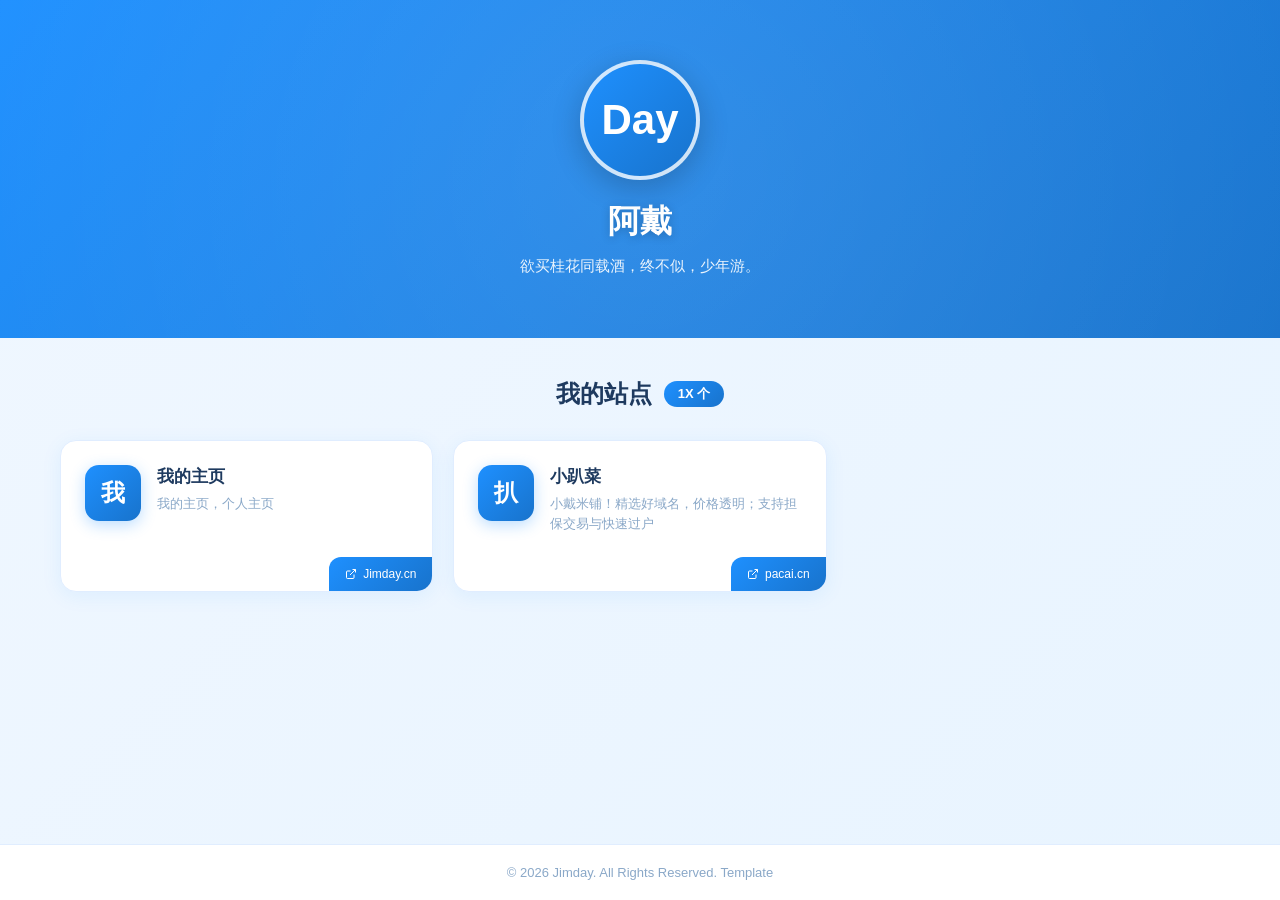
==== index.html @ ad312f9b "Update index.html" ====
<!DOCTYPE html>
<html lang="zh-CN">

<head>
  <meta charset="UTF-8">
  <meta name="viewport" content="width=device-width, initial-scale=1.0">
  <title>Jimday - 阿戴主页</title>
  <meta name="description" content="欲买桂花同载酒，终不似，少年游。">
  <link rel="stylesheet" type="text/css" href="assets/css/style.css"><!--主体CSS-->
</head>

<body>
  <div class="main-container">
    <!-- 顶部个人信息区 -->
    <div class="profile-section">
      <div class="profile-content">
        <div class="avatar-wrapper">
          <div class="avatar">
            Day </div>
        </div>
        <div class="profile-name">阿戴</div>
        <div class="profile-bio">欲买桂花同载酒，终不似，少年游。</div>
      </div>
    </div>

    <!-- 下方站点列表区 -->
    <div class="sites-section">
      <div class="sites-header">
        <h2 class="sites-title">我的站点</h2>
        <span class="sites-count">1X 个</span>
      </div>

      <div class="sites-grid">
        <a href="http://jimday.cn" target="_blank" class="site-card" style="animation-delay: 0s;">
          <div class="site-card-content">
            <div class="site-icon">
              我 </div>
            <div class="site-info">
              <div class="site-name">我的主页</div>
              <div class="site-desc">我的主页，个人主页</div>
            </div>
          </div>
          <div class="site-card-footer">
            <div class="site-url">
              <svg width="12" height="12" viewBox="0 0 24 24" fill="none" stroke="currentColor" stroke-width="2">
                <path d="M18 13v6a2 2 0 0 1-2 2H5a2 2 0 0 1-2-2V8a2 2 0 0 1 2-2h6"></path>
                <polyline points="15 3 21 3 21 9"></polyline>
                <line x1="10" y1="14" x2="21" y2="3"></line>
              </svg>
              Jimday.cn
            </div>
          </div>
        </a>
        <a href="https://www.pacai.cn/" target="_blank" class="site-card" style="animation-delay: 0.1s;">
          <div class="site-card-content">
            <div class="site-icon">
              扒 </div>
            <div class="site-info">
              <div class="site-name">小趴菜</div>
              <div class="site-desc">小戴米铺！精选好域名，价格透明；支持担保交易与快速过户</div>
            </div>
          </div>
          <div class="site-card-footer">
            <div class="site-url">
              <svg width="12" height="12" viewBox="0 0 24 24" fill="none" stroke="currentColor" stroke-width="2">
                <path d="M18 13v6a2 2 0 0 1-2 2H5a2 2 0 0 1-2-2V8a2 2 0 0 1 2-2h6"></path>
                <polyline points="15 3 21 3 21 9"></polyline>
                <line x1="10" y1="14" x2="21" y2="3"></line>
              </svg>
              pacai.cn
            </div>
          </div>
        </a>
		<!--
        <a href="http://zhuifan.ren" target="_blank" class="site-card" style="animation-delay: 0.2s;">
          <div class="site-card-content">
            <div class="site-icon">
              追 </div>
            <div class="site-info">
              <div class="site-name">追番人</div>
              <div class="site-desc">一个记录观看动漫的集数</div>
            </div>
          </div>
          <div class="site-card-footer">
            <div class="site-url">
              <svg width="12" height="12" viewBox="0 0 24 24" fill="none" stroke="currentColor" stroke-width="2">
                <path d="M18 13v6a2 2 0 0 1-2 2H5a2 2 0 0 1-2-2V8a2 2 0 0 1 2-2h6"></path>
                <polyline points="15 3 21 3 21 9"></polyline>
                <line x1="10" y1="14" x2="21" y2="3"></line>
              </svg>
              zhuifan.ren
            </div>
          </div>
        </a>
        <a href="http://shoumi.de" target="_blank" class="site-card" style="animation-delay: 0.3s;">
          <div class="site-card-content">
            <div class="site-icon">
              售 </div>
            <div class="site-info">
              <div class="site-name">售米的</div>
              <div class="site-desc">管理、展示、出售域名。</div>
            </div>
          </div>
          <div class="site-card-footer">
            <div class="site-url">
              <svg width="12" height="12" viewBox="0 0 24 24" fill="none" stroke="currentColor" stroke-width="2">
                <path d="M18 13v6a2 2 0 0 1-2 2H5a2 2 0 0 1-2-2V8a2 2 0 0 1 2-2h6"></path>
                <polyline points="15 3 21 3 21 9"></polyline>
                <line x1="10" y1="14" x2="21" y2="3"></line>
              </svg>
              shoumi.de
            </div>
          </div>
        </a>
        <a href="http://yunpan.ltd" target="_blank" class="site-card" style="animation-delay: 0.4s;">
          <div class="site-card-content">
            <div class="site-icon">
              个 </div>
            <div class="site-info">
              <div class="site-name">个人云盘系统</div>
              <div class="site-desc">一个开源云盘系统</div>
            </div>
          </div>
          <div class="site-card-footer">
            <div class="site-url">
              <svg width="12" height="12" viewBox="0 0 24 24" fill="none" stroke="currentColor" stroke-width="2">
                <path d="M18 13v6a2 2 0 0 1-2 2H5a2 2 0 0 1-2-2V8a2 2 0 0 1 2-2h6"></path>
                <polyline points="15 3 21 3 21 9"></polyline>
                <line x1="10" y1="14" x2="21" y2="3"></line>
              </svg>
              yunpan.ltd
            </div>
          </div>
        </a>
        <a href="http://cwho.cn" target="_blank" class="site-card" style="animation-delay: 0.5s;">
          <div class="site-card-content">
            <div class="site-icon">
              查 </div>
            <div class="site-info">
              <div class="site-name">查whois</div>
              <div class="site-desc">查询域名whois</div>
            </div>
          </div>
          <div class="site-card-footer">
            <div class="site-url">
              <svg width="12" height="12" viewBox="0 0 24 24" fill="none" stroke="currentColor" stroke-width="2">
                <path d="M18 13v6a2 2 0 0 1-2 2H5a2 2 0 0 1-2-2V8a2 2 0 0 1 2-2h6"></path>
                <polyline points="15 3 21 3 21 9"></polyline>
                <line x1="10" y1="14" x2="21" y2="3"></line>
              </svg>
              cwho.cn
            </div>
          </div>
        </a>
        <a href="http://blog.nx.cn" target="_blank" class="site-card" style="animation-delay: 0.6s;">
          <div class="site-card-content">
            <div class="site-icon">
              逆 </div>
            <div class="site-info">
              <div class="site-name">逆袭博客</div>
              <div class="site-desc">我的个人博客</div>
            </div>
          </div>
          <div class="site-card-footer">
            <div class="site-url">
              <svg width="12" height="12" viewBox="0 0 24 24" fill="none" stroke="currentColor" stroke-width="2">
                <path d="M18 13v6a2 2 0 0 1-2 2H5a2 2 0 0 1-2-2V8a2 2 0 0 1 2-2h6"></path>
                <polyline points="15 3 21 3 21 9"></polyline>
                <line x1="10" y1="14" x2="21" y2="3"></line>
              </svg>
              blog.nx.cn
            </div>
          </div>
        </a>
        <a href="http://jiese.me" target="_blank" class="site-card" style="animation-delay: 0.7s;">
          <div class="site-card-content">
            <div class="site-icon">
              戒 </div>
            <div class="site-info">
              <div class="site-name">戒色么</div>
              <div class="site-desc">一个戒色打卡记录网</div>
            </div>
          </div>
          <div class="site-card-footer">
            <div class="site-url">
              <svg width="12" height="12" viewBox="0 0 24 24" fill="none" stroke="currentColor" stroke-width="2">
                <path d="M18 13v6a2 2 0 0 1-2 2H5a2 2 0 0 1-2-2V8a2 2 0 0 1 2-2h6"></path>
                <polyline points="15 3 21 3 21 9"></polyline>
                <line x1="10" y1="14" x2="21" y2="3"></line>
              </svg>
              jiese.me
            </div>
          </div>
        </a>
        <a href="http://www.gmbzw.com/" target="_blank" class="site-card" style="animation-delay: 0.8s;">
          <div class="site-card-content">
            <div class="site-icon">
              国 </div>
            <div class="site-info">
              <div class="site-name">国漫壁纸网</div>
              <div class="site-desc">国漫Ai绘画国漫女神壁纸动漫壁纸免费下载</div>
            </div>
          </div>
          <div class="site-card-footer">
            <div class="site-url">
              <svg width="12" height="12" viewBox="0 0 24 24" fill="none" stroke="currentColor" stroke-width="2">
                <path d="M18 13v6a2 2 0 0 1-2 2H5a2 2 0 0 1-2-2V8a2 2 0 0 1 2-2h6"></path>
                <polyline points="15 3 21 3 21 9"></polyline>
                <line x1="10" y1="14" x2="21" y2="3"></line>
              </svg>
              www.gmbzw.com
            </div>
          </div>
        </a>
        <a href="http://host.hk.cn/" target="_blank" class="site-card" style="animation-delay: 0.9s;">
          <div class="site-card-content">
            <div class="site-icon">
              香 </div>
            <div class="site-info">
              <div class="site-name">香港主机</div>
              <div class="site-desc">20元永久网站主机</div>
            </div>
          </div>
          <div class="site-card-footer">
            <div class="site-url">
              <svg width="12" height="12" viewBox="0 0 24 24" fill="none" stroke="currentColor" stroke-width="2">
                <path d="M18 13v6a2 2 0 0 1-2 2H5a2 2 0 0 1-2-2V8a2 2 0 0 1 2-2h6"></path>
                <polyline points="15 3 21 3 21 9"></polyline>
                <line x1="10" y1="14" x2="21" y2="3"></line>
              </svg>
              host.hk.cn
            </div>
          </div>
        </a>-->
      </div>
    </div>

	<!-- 底部版权栏 -->
	<footer class="footer">
		<div class="footer-content">
			<p>&copy; 2026 Jimday. All Rights Reserved. <a href="http://caonb.cn/"  target="_blank" style="text-decoration: none;color: inherit;">Template</a></p>
		</div>
	</footer>
  </div>

	<!-- 灵动岛弹窗 -->
	<link rel="stylesheet" type="text/css" href="assets/css/dynamic-island.css">

	<div class="dynamic-island-container">
		<div class="dynamic-island" id="dynamicIsland">
			<div class="dynamic-island-icon">
			<svg width="16" height="16" viewBox="0 0 24 24" fill="none" stroke="currentColor" stroke-width="3" id="dynamicIslandIconSvg">
				<polyline points="20 6 9 17 4 12"></polyline>
			</svg>
			</div>
				<div class="dynamic-island-text" id="dynamicIslandText"></div>
			<div class="dynamic-island-progress">
				<div class="dynamic-island-progress-bar" id="dynamicIslandProgress"></div>
			</div>
		</div>
	</div>

	<script src="assets/js/DynamicIslandTimer.js"></script><!--灵动岛计时器-->

	<link rel="stylesheet" type="text/css" href="assets/css/dynamic-island-style.css"><!--灵动岛style-->
	
	<script src="assets/js/DynamicIslandText.js"></script><!--灵动岛文字-->
</body>

</html>
---- assets/css/style.css ----
* {
  margin: 0;
  padding: 0;
  box-sizing: border-box;
}

body {
  font-family: "Microsoft YaHei", -apple-system, BlinkMacSystemFont, "Segoe UI", Roboto, "Helvetica Neue", Arial, sans-serif;
  background: linear-gradient(135deg, #f0f7ff 0%, #e8f4ff 100%);
  min-height: 100vh;
  color: #333;
}

/* 主容器 - 上下布局 */
.main-container {
  min-height: 100vh;
  display: flex;
  flex-direction: column;
}

/* 顶部个人信息区 */
.profile-section {
  background: linear-gradient(135deg, #1e90ff 0%, #1873cc 100%);
  padding: 60px 20px;
  text-align: center;
  position: relative;
  overflow: hidden;
}

.profile-section::before {
  content: '';
  position: absolute;
  top: -50%;
  left: -50%;
  width: 200%;
  height: 200%;
  background: radial-gradient(circle, rgba(255, 255, 255, 0.1) 0%, transparent 60%);
  animation: pulse 4s ease-in-out infinite;
}

@keyframes pulse {

  0%,
  100% {
    transform: scale(1);
    opacity: 0.5;
  }

  50% {
    transform: scale(1.1);
    opacity: 0.8;
  }
}

.profile-content {
  position: relative;
  z-index: 1;
  max-width: 600px;
  margin: 0 auto;
}

.avatar-wrapper {
  width: 120px;
  height: 120px;
  margin: 0 auto 20px;
  position: relative;
}

.avatar {
  width: 100%;
  height: 100%;
  border-radius: 50%;
  object-fit: cover;
  border: 4px solid rgba(255, 255, 255, 0.8);
  box-shadow: 0 8px 30px rgba(0, 0, 0, 0.2);
  background: linear-gradient(135deg, #1e90ff 0%, #1873cc 100%);
  display: flex;
  align-items: center;
  justify-content: center;
  color: white;
  font-size: 42px;
  font-weight: bold;
  transition: transform 0.3s ease;
}

.avatar:hover {
  transform: scale(1.05);
}

.avatar img {
  width: 100%;
  height: 100%;
  border-radius: 50%;
  object-fit: cover;
}

.profile-name {
  font-size: 32px;
  font-weight: 700;
  color: white;
  margin-bottom: 10px;
  text-shadow: 0 2px 10px rgba(0, 0, 0, 0.2);
}

.profile-bio {
  font-size: 15px;
  color: rgba(255, 255, 255, 0.9);
  line-height: 1.6;
  max-width: 400px;
  margin: 0 auto;
}

/* 下方站点列表区 */
.sites-section {
  flex: 1;
  padding: 40px 20px;
  max-width: 1200px;
  margin: 0 auto;
  width: 100%;
  animation: fadeInUp 0.6s ease;
}

@keyframes fadeInUp {
  from {
    opacity: 0;
    transform: translateY(30px);
  }

  to {
    opacity: 1;
    transform: translateY(0);
  }
}

.sites-header {
  display: flex;
  align-items: center;
  justify-content: center;
  gap: 12px;
  margin-bottom: 30px;
}

.sites-title {
  font-size: 24px;
  font-weight: 700;
  color: #1e3a5f;
}

.sites-count {
  background: linear-gradient(135deg, #1e90ff 0%, #1873cc 100%);
  color: white;
  padding: 4px 14px;
  border-radius: 20px;
  font-size: 13px;
  font-weight: 600;
}

.sites-grid {
  display: grid;
  grid-template-columns: repeat(auto-fill, minmax(300px, 1fr));
  gap: 20px;
}

.site-card {
  background: white;
  border-radius: 16px;
  box-shadow: 0 4px 20px rgba(30, 144, 255, 0.08);
  border: 1px solid #e0edff;
  text-decoration: none;
  color: inherit;
  transition: all 0.3s ease;
  animation: fadeInUp 0.5s ease;
  animation-fill-mode: backwards;
  display: flex;
  flex-direction: column;
  overflow: hidden;
}

.site-card::before {
  content: '';
  position: absolute;
  top: 0;
  left: 0;
  right: 0;
  height: 3px;
  background: linear-gradient(90deg, #1e90ff, #00d4ff, #1e90ff);
  background-size: 200% 100%;
  opacity: 0;
  transition: opacity 0.3s ease;
}

.site-card:hover {
  transform: translateY(-8px);
  box-shadow: 0 16px 40px rgba(30, 144, 255, 0.15);
  border-color: #1e90ff;
}

.site-card:hover::before {
  opacity: 1;
  animation: shimmer 2s linear infinite;
}

@keyframes shimmer {
  0% {
    background-position: -200% 0;
  }

  100% {
    background-position: 200% 0;
  }
}

.site-card-content {
  display: flex;
  align-items: flex-start;
  gap: 16px;
  padding: 24px;
  flex: 1;
}

.site-card-footer {
  display: flex;
  justify-content: flex-end;
  padding: 0;
  margin-top: auto;
}

.site-icon {
  width: 56px;
  height: 56px;
  background: linear-gradient(135deg, #1e90ff 0%, #1873cc 100%);
  border-radius: 14px;
  display: flex;
  align-items: center;
  justify-content: center;
  color: white;
  font-size: 24px;
  font-weight: bold;
  flex-shrink: 0;
  box-shadow: 0 4px 15px rgba(30, 144, 255, 0.3);
}

.site-icon img {
  width: 100%;
  height: 100%;
  border-radius: 14px;
  object-fit: cover;
}

.site-info {
  flex: 1;
  min-width: 0;
}

.site-name {
  font-size: 17px;
  font-weight: 600;
  color: #1e3a5f;
  margin-bottom: 6px;
  white-space: nowrap;
  overflow: hidden;
  text-overflow: ellipsis;
}

.site-desc {
  font-size: 13px;
  color: #8aa8c8;
  line-height: 1.5;
  display: -webkit-box;
  -webkit-line-clamp: 2;
  -webkit-box-orient: vertical;
  overflow: hidden;
}

.site-url {
  font-size: 12px;
  color: white;
  background: linear-gradient(135deg, #1e90ff 0%, #1873cc 100%);
  display: inline-flex;
  align-items: center;
  gap: 6px;
  padding: 10px 16px;
  border-radius: 12px 0 12px 0;
}

/* 空状态 */
.empty-state {
  text-align: center;
  padding: 80px 20px;
  background: white;
  border-radius: 16px;
  border: 1px solid #e0edff;
}

.empty-icon {
  width: 90px;
  height: 90px;
  background: linear-gradient(135deg, #f0f7ff 0%, #e8f4ff 100%);
  border-radius: 50%;
  display: flex;
  align-items: center;
  justify-content: center;
  margin: 0 auto 24px;
  font-size: 36px;
}

.empty-text {
  color: #8aa8c8;
  font-size: 15px;
}

/* 底部版权栏 */
.footer {
  background: white;
  border-top: 1px solid #e0edff;
  padding: 20px;
  text-align: center;
}

.footer-content {
  max-width: 1200px;
  margin: 0 auto;
}

.footer p {
  color: #8aa8c8;
  font-size: 13px;
  margin: 0;
}

/* 平板端适配 */
@media (max-width: 768px) {
  .profile-section {
    padding: 40px 20px;
  }

  .avatar-wrapper {
    width: 100px;
    height: 100px;
  }

  .avatar {
    font-size: 36px;
  }

  .profile-name {
    font-size: 26px;
  }

  .sites-section {
    padding: 30px 15px;
  }

  .sites-grid {
    grid-template-columns: repeat(auto-fill, minmax(250px, 1fr));
    gap: 15px;
  }
}

/* 手机端适配 */
@media (max-width: 480px) {
  .profile-section {
    padding: 35px 15px;
  }

  .avatar-wrapper {
    width: 90px;
    height: 90px;
  }

  .avatar {
    font-size: 32px;
    border-width: 3px;
  }

  .profile-name {
    font-size: 22px;
  }

  .profile-bio {
    font-size: 14px;
  }

  .admin-link {
    padding: 10px 22px;
    font-size: 13px;
  }

  .sites-section {
    padding: 25px 15px;
  }

  .sites-header {
    margin-bottom: 20px;
  }

  .sites-title {
    font-size: 20px;
  }

  .sites-grid {
    grid-template-columns: 1fr;
    gap: 12px;
  }

  .site-card-content {
    padding: 18px;
    gap: 14px;
  }

  .site-card-footer {
    padding: 0;
  }

  .site-icon {
    width: 50px;
    height: 50px;
    font-size: 20px;
  }

  .site-name {
    font-size: 15px;
  }
}
---- assets/css/dynamic-island.css ----
/* 灵动岛容器 */
.dynamic-island-container {
	position: fixed;
	top: 20px;
	left: 50%;
	transform: translateX(-50%);
	z-index: 10000;
	pointer-events: none;
}

/* 灵动岛主体 */
.dynamic-island {
	background: #000;
	border-radius: 30px;
	padding: 12px 24px;
	display: flex;
	align-items: center;
	gap: 12px;
	min-width: 200px;
	max-width: 400px;
	box-shadow: 0 8px 32px rgba(0, 0, 0, 0.3);
	transform: scale(0);
	opacity: 0;
	transition: all 0.4s cubic-bezier(0.34, 1.56, 0.64, 1);
	pointer-events: auto;
}

.dynamic-island.show {
	transform: scale(1);
	opacity: 1;
}

.dynamic-island.hide {
	transform: scale(0);
	opacity: 0;
}

/* 图标 */
.dynamic-island-icon {
	width: 28px;
	height: 28px;
	border-radius: 50%;
	display: flex;
	align-items: center;
	justify-content: center;
	flex-shrink: 0;
	font-size: 14px;
}

.dynamic-island.success .dynamic-island-icon {
	background: linear-gradient(135deg, #10b981 0%, #059669 100%);
}

.dynamic-island.error .dynamic-island-icon {
	background: linear-gradient(135deg, #ef4444 0%, #dc2626 100%);
}

.dynamic-island.info .dynamic-island-icon {
	background: linear-gradient(135deg, #3b82f6 0%, #2563eb 100%);
}

/* 文字 */
.dynamic-island-text {
	color: #fff;
	font-size: 14px;
	font-weight: 500;
	line-height: 1.4;
	flex: 1;
}

/* 进度条 */
.dynamic-island-progress {
	position: absolute;
	bottom: 0;
	left: 15px;
	right: 15px;
	height: 3px;
	background: rgba(255, 255, 255, 0.2);
	border-radius: 3px;
	overflow: hidden;
}

.dynamic-island-progress-bar {
	height: 100%;
	background: rgba(255, 255, 255, 0.8);
	border-radius: 3px;
	animation: progress 3s linear forwards;
}

@keyframes progress {
	from {
		width: 100%;
	}

	to {
		width: 0%;
	}
}

/* 响应式 */
@media (max-width: 480px) {
	.dynamic-island {
		min-width: 280px;
		max-width: calc(100vw - 40px);
		padding: 10px 20px;
	}
}
---- assets/css/dynamic-island-style.css ----
.dynamic-island {
	background: linear-gradient(135deg, #3a4d60 0%, #2c4a6e 100%);
	box-shadow: 0 8px 32px rgba(0, 0, 0, 0.3);
}

.dynamic-island-icon {
	display: none;
}

.dynamic-island-text {
	text-align: center;
	width: 100%;
}

.dynamic-island-progress {
	background: rgba(30, 144, 255, 0.3);
}

.dynamic-island-progress-bar {
	background: #1e90ff;
}
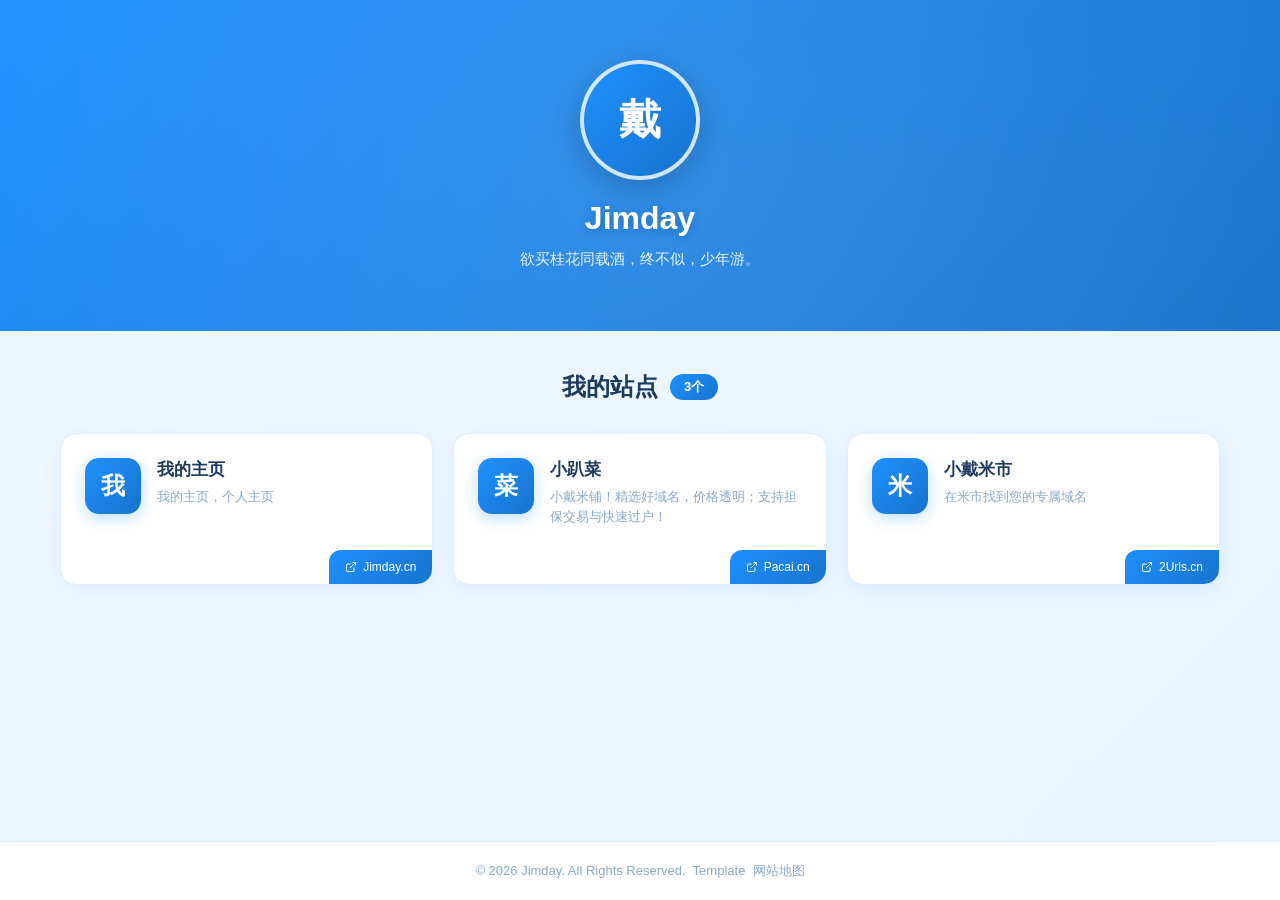
==== commit 27868b15: "Update index.html" ====
--- a/index.html
+++ b/index.html
@@ -2,11 +2,13 @@
 <html lang="zh-CN">
 
 <head>
-  <meta charset="UTF-8">
-  <meta name="viewport" content="width=device-width, initial-scale=1.0">
-  <title>Jimday - 阿戴主页</title>
-  <meta name="description" content="欲买桂花同载酒，终不似，少年游。">
-  <link rel="stylesheet" type="text/css" href="assets/css/style.css"><!--主体CSS-->
+	<meta charset="UTF-8">
+	<meta name="viewport" content="width=device-width, initial-scale=1.0">
+	<title>Jimday - 阿戴主页</title>
+	<meta name="description" content="欲买桂花同载酒，终不似，少年游。">
+	<link rel="stylesheet" type="text/css" href="assets/css/style.css"><!--主体CSS-->
+	<script src="assets/js/translate.js"></script>
+	<script src="assets/js/translate-fine-tuning.js"></script><!--translate.js settings-->
 </head>
 
 <body>
@@ -16,9 +18,9 @@
       <div class="profile-content">
         <div class="avatar-wrapper">
           <div class="avatar">
-            Day </div>
+            戴 </div>
         </div>
-        <div class="profile-name">阿戴</div>
+        <div class="profile-name">Jimday</div>
         <div class="profile-bio">欲买桂花同载酒，终不似，少年游。</div>
       </div>
     </div>
@@ -27,14 +29,14 @@
     <div class="sites-section">
       <div class="sites-header">
         <h2 class="sites-title">我的站点</h2>
-        <span class="sites-count">1X 个</span>
+        <span class="sites-count">3个</span>
       </div>
 
       <div class="sites-grid">
-        <a href="http://jimday.cn" target="_blank" class="site-card" style="animation-delay: 0s;">
-          <div class="site-card-content">
-            <div class="site-icon">
-              我 </div>
+        <a href="https://jimday.cn" target="_blank" class="site-card" style="animation-delay: 0s;">
+          <div class="site-card-content">
+            <div class="site-icon">
+              我</div>
             <div class="site-info">
               <div class="site-name">我的主页</div>
               <div class="site-desc">我的主页，个人主页</div>
@@ -51,47 +53,47 @@
             </div>
           </div>
         </a>
-        <a href="https://www.pacai.cn/" target="_blank" class="site-card" style="animation-delay: 0.1s;">
-          <div class="site-card-content">
-            <div class="site-icon">
-              扒 </div>
+        <a href="https://www.pacai.cn" target="_blank" class="site-card" style="animation-delay: 0.1s;">
+          <div class="site-card-content">
+            <div class="site-icon">
+              菜</div>
             <div class="site-info">
               <div class="site-name">小趴菜</div>
-              <div class="site-desc">小戴米铺！精选好域名，价格透明；支持担保交易与快速过户</div>
-            </div>
-          </div>
-          <div class="site-card-footer">
-            <div class="site-url">
-              <svg width="12" height="12" viewBox="0 0 24 24" fill="none" stroke="currentColor" stroke-width="2">
-                <path d="M18 13v6a2 2 0 0 1-2 2H5a2 2 0 0 1-2-2V8a2 2 0 0 1 2-2h6"></path>
-                <polyline points="15 3 21 3 21 9"></polyline>
-                <line x1="10" y1="14" x2="21" y2="3"></line>
-              </svg>
-              pacai.cn
+              <div class="site-desc">小戴米铺！精选好域名，价格透明；支持担保交易与快速过户！</div>
+            </div>
+          </div>
+          <div class="site-card-footer">
+            <div class="site-url">
+              <svg width="12" height="12" viewBox="0 0 24 24" fill="none" stroke="currentColor" stroke-width="2">
+                <path d="M18 13v6a2 2 0 0 1-2 2H5a2 2 0 0 1-2-2V8a2 2 0 0 1 2-2h6"></path>
+                <polyline points="15 3 21 3 21 9"></polyline>
+                <line x1="10" y1="14" x2="21" y2="3"></line>
+              </svg>
+              Pacai.cn
+            </div>
+          </div>
+        </a>
+        <a href="http://www.2urls.cn" target="_blank" class="site-card" style="animation-delay: 0.2s;">
+          <div class="site-card-content">
+            <div class="site-icon">
+              米</div>
+            <div class="site-info">
+              <div class="site-name">小戴米市</div>
+              <div class="site-desc">在米市找到您的专属域名</div>
+            </div>
+          </div>
+          <div class="site-card-footer">
+            <div class="site-url">
+              <svg width="12" height="12" viewBox="0 0 24 24" fill="none" stroke="currentColor" stroke-width="2">
+                <path d="M18 13v6a2 2 0 0 1-2 2H5a2 2 0 0 1-2-2V8a2 2 0 0 1 2-2h6"></path>
+                <polyline points="15 3 21 3 21 9"></polyline>
+                <line x1="10" y1="14" x2="21" y2="3"></line>
+              </svg>
+              2Urls.cn
             </div>
           </div>
         </a>
 		<!--
-        <a href="http://zhuifan.ren" target="_blank" class="site-card" style="animation-delay: 0.2s;">
-          <div class="site-card-content">
-            <div class="site-icon">
-              追 </div>
-            <div class="site-info">
-              <div class="site-name">追番人</div>
-              <div class="site-desc">一个记录观看动漫的集数</div>
-            </div>
-          </div>
-          <div class="site-card-footer">
-            <div class="site-url">
-              <svg width="12" height="12" viewBox="0 0 24 24" fill="none" stroke="currentColor" stroke-width="2">
-                <path d="M18 13v6a2 2 0 0 1-2 2H5a2 2 0 0 1-2-2V8a2 2 0 0 1 2-2h6"></path>
-                <polyline points="15 3 21 3 21 9"></polyline>
-                <line x1="10" y1="14" x2="21" y2="3"></line>
-              </svg>
-              zhuifan.ren
-            </div>
-          </div>
-        </a>
         <a href="http://shoumi.de" target="_blank" class="site-card" style="animation-delay: 0.3s;">
           <div class="site-card-content">
             <div class="site-icon">
@@ -235,13 +237,16 @@
       </div>
     </div>
 
-	<!-- 底部版权栏 -->
-	<footer class="footer">
-		<div class="footer-content">
-			<p>&copy; 2026 Jimday. All Rights Reserved. <a href="http://caonb.cn/"  target="_blank" style="text-decoration: none;color: inherit;">Template</a></p>
-		</div>
-	</footer>
-  </div>
+		<!-- 底部版权栏 -->
+		<footer class="footer">
+			<div class="footer-content">
+				<p>&copy; <script>document.write(new Date().getFullYear());</script> Jimday. All Rights Reserved.&nbsp;
+					<a href="http://caonb.cn/"  target="_blank" style="text-decoration: none;color: inherit;">Template</a>&nbsp;
+					<a href="sitemap.xml"  target="_blank" style="text-decoration: none;color: inherit;">网站地图</a>
+				</p>
+			</div>
+		</footer>
+	</div>
 
 	<!-- 灵动岛弹窗 -->
 	<link rel="stylesheet" type="text/css" href="assets/css/dynamic-island.css">
@@ -265,6 +270,10 @@
 	<link rel="stylesheet" type="text/css" href="assets/css/dynamic-island-style.css"><!--灵动岛style-->
 	
 	<script src="assets/js/DynamicIslandText.js"></script><!--灵动岛文字-->
+
 </body>
-
+	<script><!--translate.zvo.cn-->
+		translate.execute(); //dom加载完后，进行translate.js 触发翻译的执行
+		translate.isTranslateExecute('english'); //当前是否已进行了翻译处理
+	</script>
 </html>
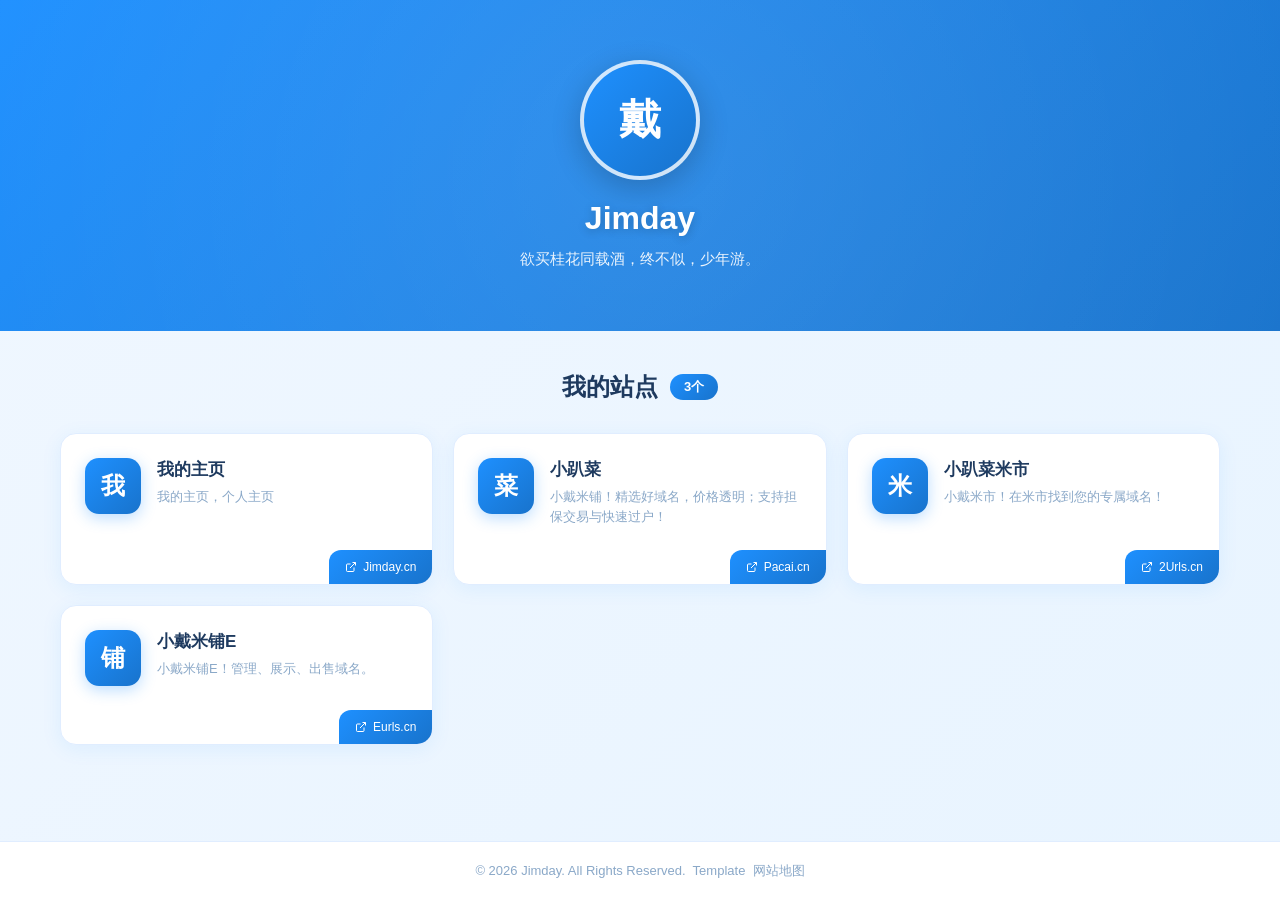
==== commit f6c5b712: "Update index.html" ====
--- a/index.html
+++ b/index.html
@@ -18,7 +18,7 @@
       <div class="profile-content">
         <div class="avatar-wrapper">
           <div class="avatar">
-            戴 </div>
+            戴</div>
         </div>
         <div class="profile-name">Jimday</div>
         <div class="profile-bio">欲买桂花同载酒，终不似，少年游。</div>
@@ -78,8 +78,8 @@
             <div class="site-icon">
               米</div>
             <div class="site-info">
-              <div class="site-name">小戴米市</div>
-              <div class="site-desc">在米市找到您的专属域名</div>
+              <div class="site-name">小趴菜米市</div>
+              <div class="site-desc">小戴米市！在米市找到您的专属域名！</div>
             </div>
           </div>
           <div class="site-card-footer">
@@ -93,27 +93,27 @@
             </div>
           </div>
         </a>
+        <a href="http://eurls.cn" target="_blank" class="site-card" style="animation-delay: 0.3s;">
+          <div class="site-card-content">
+            <div class="site-icon">
+              铺</div>
+            <div class="site-info">
+              <div class="site-name">小戴米铺E</div>
+              <div class="site-desc">小戴米铺E！管理、展示、出售域名。</div>
+            </div>
+          </div>
+          <div class="site-card-footer">
+            <div class="site-url">
+              <svg width="12" height="12" viewBox="0 0 24 24" fill="none" stroke="currentColor" stroke-width="2">
+                <path d="M18 13v6a2 2 0 0 1-2 2H5a2 2 0 0 1-2-2V8a2 2 0 0 1 2-2h6"></path>
+                <polyline points="15 3 21 3 21 9"></polyline>
+                <line x1="10" y1="14" x2="21" y2="3"></line>
+              </svg>
+              Eurls.cn
+			  </div>
+          </div>
+        </a>
 		<!--
-        <a href="http://shoumi.de" target="_blank" class="site-card" style="animation-delay: 0.3s;">
-          <div class="site-card-content">
-            <div class="site-icon">
-              售 </div>
-            <div class="site-info">
-              <div class="site-name">售米的</div>
-              <div class="site-desc">管理、展示、出售域名。</div>
-            </div>
-          </div>
-          <div class="site-card-footer">
-            <div class="site-url">
-              <svg width="12" height="12" viewBox="0 0 24 24" fill="none" stroke="currentColor" stroke-width="2">
-                <path d="M18 13v6a2 2 0 0 1-2 2H5a2 2 0 0 1-2-2V8a2 2 0 0 1 2-2h6"></path>
-                <polyline points="15 3 21 3 21 9"></polyline>
-                <line x1="10" y1="14" x2="21" y2="3"></line>
-              </svg>
-              shoumi.de
-            </div>
-          </div>
-        </a>
         <a href="http://yunpan.ltd" target="_blank" class="site-card" style="animation-delay: 0.4s;">
           <div class="site-card-content">
             <div class="site-icon">
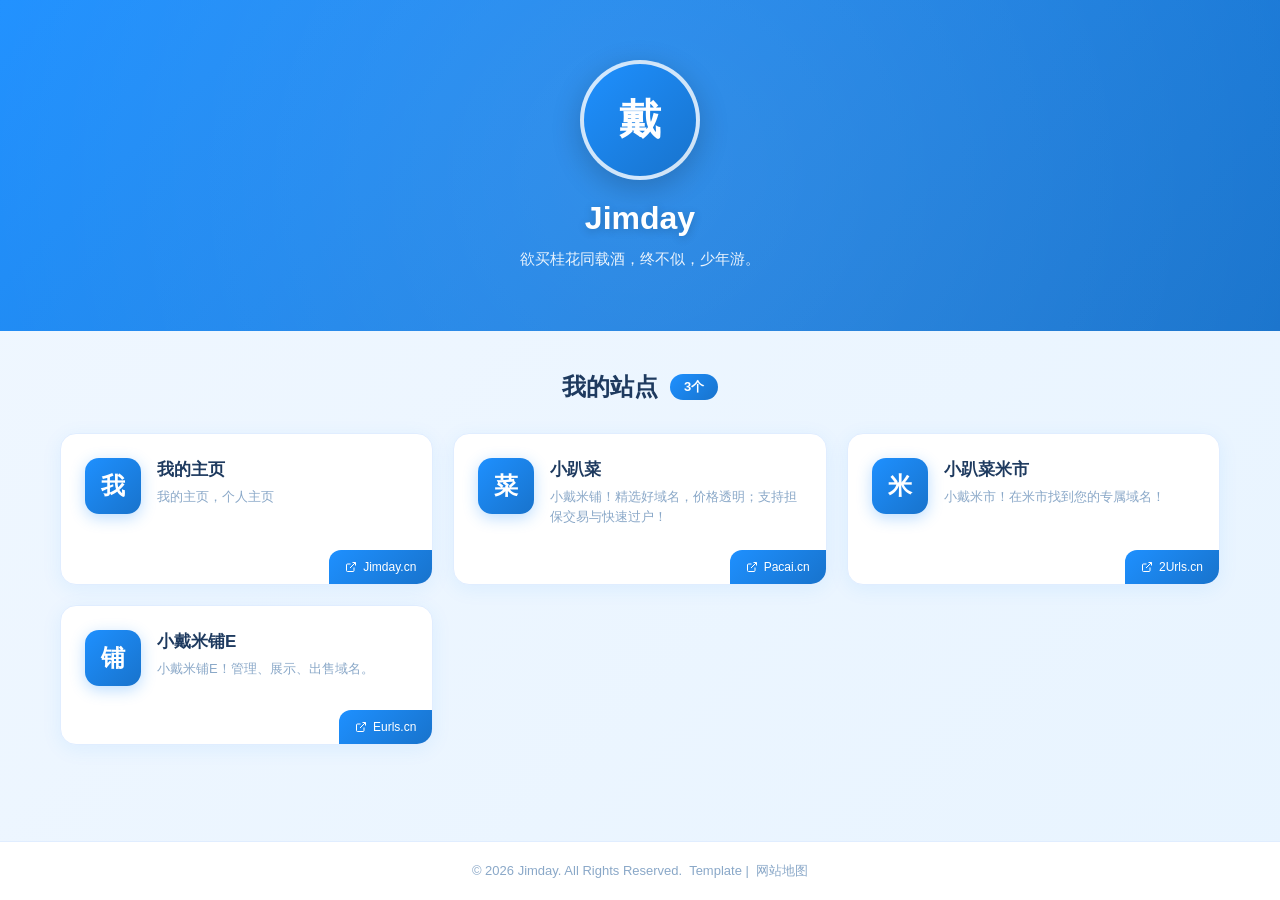
==== commit ddf8f4c2: "Update index.html" ====
--- a/index.html
+++ b/index.html
@@ -241,8 +241,8 @@
 		<footer class="footer">
 			<div class="footer-content">
 				<p>&copy; <script>document.write(new Date().getFullYear());</script> Jimday. All Rights Reserved.&nbsp;
-					<a href="http://caonb.cn/"  target="_blank" style="text-decoration: none;color: inherit;">Template</a>&nbsp;
-					<a href="sitemap.xml"  target="_blank" style="text-decoration: none;color: inherit;">网站地图</a>
+					<a href="http://caonb.cn/" target="_blank" style="text-decoration: none;color: inherit;">Template</a>&nbsp;|&nbsp;
+					<a href="sitemap.xml" title="Sitemap" target="_blank" style="text-decoration: none;color: inherit;">网站地图</a>
 				</p>
 			</div>
 		</footer>
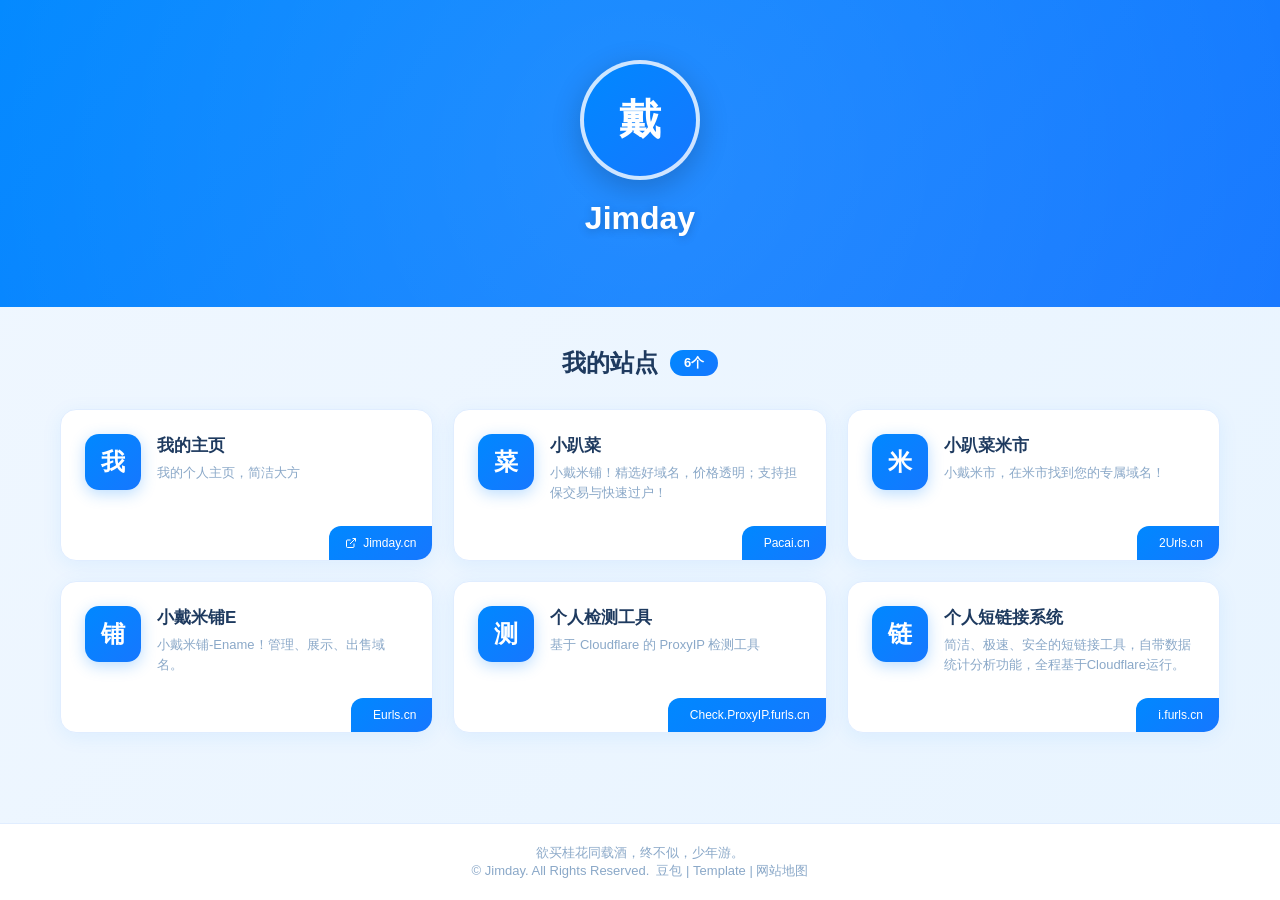
==== commit c164f956: "update050902" ====
--- a/index.html
+++ b/index.html
@@ -6,243 +6,225 @@
 	<meta name="viewport" content="width=device-width, initial-scale=1.0">
 	<title>Jimday - 阿戴主页</title>
 	<meta name="description" content="欲买桂花同载酒，终不似，少年游。">
+	<meta name="keywords" content="Jimday,阿戴,个人主页,域名,短链接,工具">
+	<meta name="author" content="Jimday">
+	<link rel="canonical" href="https://www.jimday.cn/">
+	<meta name="theme-color" content="#0088ff">
+	<link rel="icon" href="img/favicon.ico" type="image/x-icon">
+	<link rel="icon" href="img/favicon.png" type="image/png">
+	<link rel="apple-touch-icon" href="img/favicon.png">
+	<meta property="og:title" content="Jimday - 阿戴主页">
+	<meta property="og:description" content="Jimday 阿戴个人主页。">
+	<meta property="og:url" content="https://www.jimday.cn/">
+	<meta property="og:type" content="website">
+	<meta property="og:site_name" content="Jimday">
+	<meta name="twitter:card" content="summary">
+	<meta name="twitter:title" content="Jimday - 阿戴主页">
+	<meta name="twitter:description" content="Jimday 阿戴个人主页。">
 	<link rel="stylesheet" type="text/css" href="assets/css/style.css"><!--主体CSS-->
-	<script src="assets/js/translate.js"></script>
-	<script src="assets/js/translate-fine-tuning.js"></script><!--translate.js settings-->
+	<link rel="stylesheet" type="text/css" href="assets/css/all.min.css"><!--fontawesome-->
 </head>
 
 <body>
-  <div class="main-container">
-    <!-- 顶部个人信息区 -->
-    <div class="profile-section">
-      <div class="profile-content">
-        <div class="avatar-wrapper">
-          <div class="avatar">
-            戴</div>
-        </div>
-        <div class="profile-name">Jimday</div>
-        <div class="profile-bio">欲买桂花同载酒，终不似，少年游。</div>
-      </div>
-    </div>
-
-    <!-- 下方站点列表区 -->
-    <div class="sites-section">
-      <div class="sites-header">
-        <h2 class="sites-title">我的站点</h2>
-        <span class="sites-count">3个</span>
-      </div>
-
-      <div class="sites-grid">
-        <a href="https://jimday.cn" target="_blank" class="site-card" style="animation-delay: 0s;">
-          <div class="site-card-content">
-            <div class="site-icon">
-              我</div>
-            <div class="site-info">
-              <div class="site-name">我的主页</div>
-              <div class="site-desc">我的主页，个人主页</div>
-            </div>
-          </div>
-          <div class="site-card-footer">
-            <div class="site-url">
-              <svg width="12" height="12" viewBox="0 0 24 24" fill="none" stroke="currentColor" stroke-width="2">
-                <path d="M18 13v6a2 2 0 0 1-2 2H5a2 2 0 0 1-2-2V8a2 2 0 0 1 2-2h6"></path>
-                <polyline points="15 3 21 3 21 9"></polyline>
-                <line x1="10" y1="14" x2="21" y2="3"></line>
-              </svg>
-              Jimday.cn
-            </div>
-          </div>
-        </a>
-        <a href="https://www.pacai.cn" target="_blank" class="site-card" style="animation-delay: 0.1s;">
-          <div class="site-card-content">
-            <div class="site-icon">
-              菜</div>
-            <div class="site-info">
-              <div class="site-name">小趴菜</div>
-              <div class="site-desc">小戴米铺！精选好域名，价格透明；支持担保交易与快速过户！</div>
-            </div>
-          </div>
-          <div class="site-card-footer">
-            <div class="site-url">
-              <svg width="12" height="12" viewBox="0 0 24 24" fill="none" stroke="currentColor" stroke-width="2">
-                <path d="M18 13v6a2 2 0 0 1-2 2H5a2 2 0 0 1-2-2V8a2 2 0 0 1 2-2h6"></path>
-                <polyline points="15 3 21 3 21 9"></polyline>
-                <line x1="10" y1="14" x2="21" y2="3"></line>
-              </svg>
-              Pacai.cn
-            </div>
-          </div>
-        </a>
-        <a href="http://www.2urls.cn" target="_blank" class="site-card" style="animation-delay: 0.2s;">
-          <div class="site-card-content">
-            <div class="site-icon">
-              米</div>
-            <div class="site-info">
-              <div class="site-name">小趴菜米市</div>
-              <div class="site-desc">小戴米市！在米市找到您的专属域名！</div>
-            </div>
-          </div>
-          <div class="site-card-footer">
-            <div class="site-url">
-              <svg width="12" height="12" viewBox="0 0 24 24" fill="none" stroke="currentColor" stroke-width="2">
-                <path d="M18 13v6a2 2 0 0 1-2 2H5a2 2 0 0 1-2-2V8a2 2 0 0 1 2-2h6"></path>
-                <polyline points="15 3 21 3 21 9"></polyline>
-                <line x1="10" y1="14" x2="21" y2="3"></line>
-              </svg>
-              2Urls.cn
-            </div>
-          </div>
-        </a>
-        <a href="http://eurls.cn" target="_blank" class="site-card" style="animation-delay: 0.3s;">
-          <div class="site-card-content">
-            <div class="site-icon">
-              铺</div>
-            <div class="site-info">
-              <div class="site-name">小戴米铺E</div>
-              <div class="site-desc">小戴米铺E！管理、展示、出售域名。</div>
-            </div>
-          </div>
-          <div class="site-card-footer">
-            <div class="site-url">
-              <svg width="12" height="12" viewBox="0 0 24 24" fill="none" stroke="currentColor" stroke-width="2">
-                <path d="M18 13v6a2 2 0 0 1-2 2H5a2 2 0 0 1-2-2V8a2 2 0 0 1 2-2h6"></path>
-                <polyline points="15 3 21 3 21 9"></polyline>
-                <line x1="10" y1="14" x2="21" y2="3"></line>
-              </svg>
-              Eurls.cn
-			  </div>
-          </div>
-        </a>
+	<div class="main-container">
+		<!-- 顶部个人信息区 -->
+		<div class="profile-section">
+			<div class="profile-content">
+				<div class="avatar-wrapper" id="themeToggle">
+					<div class="avatar">戴</div>
+					<div class="avatar-tooltip">点击切换深色模式</div>
+				</div>
+				<div class="profile-name"><i class="fa-solid fa-at"></i>Jimday</div>
+				<div class="profile-bio">
+					<!-- jinrishici.com -->
+					<script src="https://sdk.jinrishici.com/v2/browser/jinrishici.js" charset="utf-8"></script>
+					<div id="poem_sentence"></div>
+					<div id="poem_info"></div>
+					<script type="text/javascript">
+						jinrishici.load(function (result) {
+							var sentence = document.querySelector("#poem_sentence")
+							var info = document.querySelector("#poem_info")
+							sentence.innerHTML = result.data.content
+							info.innerHTML = '【' + result.data.origin.dynasty + '】' + result.data.origin.author + '《' + result.data.origin.title + '》'
+						});
+					</script>
+				</div>
+			</div>
+		</div>
+
+		<!-- 下方站点列表区 -->
+		<div class="sites-section">
+			<div class="sites-header">
+				<h2 class="sites-title">我的站点</h2>
+				<span class="sites-count">6个</span>
+			</div>
+
+			<div class="sites-grid">
+				<a href="http://jimday.cn" rel="noopener noreferrer" class="site-card" style="animation-delay: 0s;">
+					<div class="site-card-content">
+						<div class="site-icon">我 </div>
+						<div class="site-info">
+							<div class="site-name">我的主页&nbsp;<i class="fa-regular fa-house"></i></div>
+							<div class="site-desc">我的个人主页，简洁大方</div>
+						</div>
+					</div>
+					<div class="site-card-footer">
+						<div class="site-url">
+							<svg width="12" height="12" viewBox="0 0 24 24" fill="none" stroke="currentColor" stroke-width="2">
+								<path d="M18 13v6a2 2 0 0 1-2 2H5a2 2 0 0 1-2-2V8a2 2 0 0 1 2-2h6"></path>
+								<polyline points="15 3 21 3 21 9"></polyline>
+								<line x1="10" y1="14" x2="21" y2="3"></line>
+							</svg>
+							Jimday.cn
+						</div>
+					</div>
+				</a>
+				<a href="https://www.pacai.cn" target="_blank" rel="noopener noreferrer" class="site-card" style="animation-delay: 0.1s;">
+					<div class="site-card-content">
+						<div class="site-icon">菜 </div>
+						<div class="site-info">
+							<div class="site-name">小趴菜&nbsp;<i class="fa-solid fa-heart-circle-plus"></i></div>
+							<div class="site-desc">小戴米铺！精选好域名，价格透明；支持担保交易与快速过户！</div>
+						</div>
+					</div>
+					<div class="site-card-footer">
+						<div class="site-url"><i class="fa-solid fa-arrow-up-right-from-square"></i>Pacai.cn</div>
+					</div>
+				</a>
+				<a href="http://www.2urls.cn" target="_blank" rel="noopener noreferrer" class="site-card" style="animation-delay: 0.2s;">
+					<div class="site-card-content">
+						<div class="site-icon">米 </div>
+						<div class="site-info">
+							<div class="site-name">小趴菜米市&nbsp;<i class="fa-solid fa-cart-shopping"></i></div>
+							<div class="site-desc">小戴米市，在米市找到您的专属域名！</div>
+						</div>
+					</div>
+					<div class="site-card-footer">
+						<div class="site-url">
+							<i class="fa-solid fa-arrow-up-right-from-square"></i>2Urls.cn</div>
+					</div>
+				</a>
+				<a href="http://www.eurls.cn" target="_blank" rel="noopener noreferrer" class="site-card" style="animation-delay: 0.3s;">
+					<div class="site-card-content">
+						<div class="site-icon">铺 </div>
+						<div class="site-info">
+							<div class="site-name">小戴米铺E&nbsp;<i class="fa-solid fa-basket-shopping"></i></div>
+							<div class="site-desc">小戴米铺-Ename！管理、展示、出售域名。</div>
+						</div>
+					</div>
+					<div class="site-card-footer">
+						<div class="site-url"><i class="fa-solid fa-arrow-up-right-from-square"></i>Eurls.cn</div>
+					</div>
+				</a>
+				<a href="https://check.proxyip.furls.cn" target="_blank" rel="noopener noreferrer" class="site-card" style="animation-delay: 0.4s;">
+					<div class="site-card-content">
+						<div class="site-icon">测 </div>
+						<div class="site-info">
+							<div class="site-name">个人检测工具&nbsp;<i class="fa-solid fa-toolbox"></i></div>
+							<div class="site-desc">基于 Cloudflare 的 ProxyIP 检测工具</div>
+						</div>
+					</div>
+					<div class="site-card-footer">
+						<div class="site-url"><i class="fa-solid fa-arrow-up-right-from-square"></i>Check.ProxyIP.furls.cn</div>
+					</div>
+				</a>
+				<a href="https://i.furls.cn/dashboard" target="_blank" rel="noopener noreferrer" class="site-card" style="animation-delay: 0.5s;">
+					<div class="site-card-content">
+						<div class="site-icon">链 </div>
+						<div class="site-info">
+							<div class="site-name">个人短链接系统&nbsp;<i class="fa-solid fa-link"></i></div>
+							<div class="site-desc">简洁、极速、安全的短链接工具，自带数据统计分析功能，全程基于Cloudflare运行。</div>
+						</div>
+					</div>
+					<div class="site-card-footer">
+						<div class="site-url"><i class="fa-solid fa-arrow-up-right-from-square"></i>i.furls.cn</div>
+					</div>
+				</a>
 		<!--
-        <a href="http://yunpan.ltd" target="_blank" class="site-card" style="animation-delay: 0.4s;">
-          <div class="site-card-content">
-            <div class="site-icon">
-              个 </div>
-            <div class="site-info">
-              <div class="site-name">个人云盘系统</div>
-              <div class="site-desc">一个开源云盘系统</div>
-            </div>
-          </div>
-          <div class="site-card-footer">
-            <div class="site-url">
-              <svg width="12" height="12" viewBox="0 0 24 24" fill="none" stroke="currentColor" stroke-width="2">
-                <path d="M18 13v6a2 2 0 0 1-2 2H5a2 2 0 0 1-2-2V8a2 2 0 0 1 2-2h6"></path>
-                <polyline points="15 3 21 3 21 9"></polyline>
-                <line x1="10" y1="14" x2="21" y2="3"></line>
-              </svg>
-              yunpan.ltd
-            </div>
-          </div>
-        </a>
-        <a href="http://cwho.cn" target="_blank" class="site-card" style="animation-delay: 0.5s;">
-          <div class="site-card-content">
-            <div class="site-icon">
-              查 </div>
-            <div class="site-info">
-              <div class="site-name">查whois</div>
-              <div class="site-desc">查询域名whois</div>
-            </div>
-          </div>
-          <div class="site-card-footer">
-            <div class="site-url">
-              <svg width="12" height="12" viewBox="0 0 24 24" fill="none" stroke="currentColor" stroke-width="2">
-                <path d="M18 13v6a2 2 0 0 1-2 2H5a2 2 0 0 1-2-2V8a2 2 0 0 1 2-2h6"></path>
-                <polyline points="15 3 21 3 21 9"></polyline>
-                <line x1="10" y1="14" x2="21" y2="3"></line>
-              </svg>
-              cwho.cn
-            </div>
-          </div>
-        </a>
-        <a href="http://blog.nx.cn" target="_blank" class="site-card" style="animation-delay: 0.6s;">
-          <div class="site-card-content">
-            <div class="site-icon">
-              逆 </div>
-            <div class="site-info">
-              <div class="site-name">逆袭博客</div>
-              <div class="site-desc">我的个人博客</div>
-            </div>
-          </div>
-          <div class="site-card-footer">
-            <div class="site-url">
-              <svg width="12" height="12" viewBox="0 0 24 24" fill="none" stroke="currentColor" stroke-width="2">
-                <path d="M18 13v6a2 2 0 0 1-2 2H5a2 2 0 0 1-2-2V8a2 2 0 0 1 2-2h6"></path>
-                <polyline points="15 3 21 3 21 9"></polyline>
-                <line x1="10" y1="14" x2="21" y2="3"></line>
-              </svg>
-              blog.nx.cn
-            </div>
-          </div>
-        </a>
-        <a href="http://jiese.me" target="_blank" class="site-card" style="animation-delay: 0.7s;">
-          <div class="site-card-content">
-            <div class="site-icon">
-              戒 </div>
-            <div class="site-info">
-              <div class="site-name">戒色么</div>
-              <div class="site-desc">一个戒色打卡记录网</div>
-            </div>
-          </div>
-          <div class="site-card-footer">
-            <div class="site-url">
-              <svg width="12" height="12" viewBox="0 0 24 24" fill="none" stroke="currentColor" stroke-width="2">
-                <path d="M18 13v6a2 2 0 0 1-2 2H5a2 2 0 0 1-2-2V8a2 2 0 0 1 2-2h6"></path>
-                <polyline points="15 3 21 3 21 9"></polyline>
-                <line x1="10" y1="14" x2="21" y2="3"></line>
-              </svg>
-              jiese.me
-            </div>
-          </div>
-        </a>
-        <a href="http://www.gmbzw.com/" target="_blank" class="site-card" style="animation-delay: 0.8s;">
-          <div class="site-card-content">
-            <div class="site-icon">
-              国 </div>
-            <div class="site-info">
-              <div class="site-name">国漫壁纸网</div>
-              <div class="site-desc">国漫Ai绘画国漫女神壁纸动漫壁纸免费下载</div>
-            </div>
-          </div>
-          <div class="site-card-footer">
-            <div class="site-url">
-              <svg width="12" height="12" viewBox="0 0 24 24" fill="none" stroke="currentColor" stroke-width="2">
-                <path d="M18 13v6a2 2 0 0 1-2 2H5a2 2 0 0 1-2-2V8a2 2 0 0 1 2-2h6"></path>
-                <polyline points="15 3 21 3 21 9"></polyline>
-                <line x1="10" y1="14" x2="21" y2="3"></line>
-              </svg>
-              www.gmbzw.com
-            </div>
-          </div>
-        </a>
-        <a href="http://host.hk.cn/" target="_blank" class="site-card" style="animation-delay: 0.9s;">
-          <div class="site-card-content">
-            <div class="site-icon">
-              香 </div>
-            <div class="site-info">
-              <div class="site-name">香港主机</div>
-              <div class="site-desc">20元永久网站主机</div>
-            </div>
-          </div>
-          <div class="site-card-footer">
-            <div class="site-url">
-              <svg width="12" height="12" viewBox="0 0 24 24" fill="none" stroke="currentColor" stroke-width="2">
-                <path d="M18 13v6a2 2 0 0 1-2 2H5a2 2 0 0 1-2-2V8a2 2 0 0 1 2-2h6"></path>
-                <polyline points="15 3 21 3 21 9"></polyline>
-                <line x1="10" y1="14" x2="21" y2="3"></line>
-              </svg>
-              host.hk.cn
-            </div>
-          </div>
-        </a>-->
-      </div>
-    </div>
+				<a href="http://blog.nx.cn" target="_blank" rel="noopener noreferrer" class="site-card" style="animation-delay: 0.6s;">
+					<div class="site-card-content">
+						<div class="site-icon"> 逆 </div>
+						<div class="site-info">
+							<div class="site-name">逆袭博客</div>
+							<div class="site-desc">我的个人博客</div>
+						</div>
+					</div>
+					<div class="site-card-footer">
+						<div class="site-url">
+							<svg width="12" height="12" viewBox="0 0 24 24" fill="none" stroke="currentColor" stroke-width="2">
+								<path d="M18 13v6a2 2 0 0 1-2 2H5a2 2 0 0 1-2-2V8a2 2 0 0 1 2-2h6"></path>
+								<polyline points="15 3 21 3 21 9"></polyline>
+								<line x1="10" y1="14" x2="21" y2="3"></line>
+							</svg> blog.nx.cn
+						</div>
+					</div>
+				</a>
+				<a href="http://jiese.me" target="_blank" rel="noopener noreferrer" class="site-card" style="animation-delay: 0.7s;">
+					<div class="site-card-content">
+						<div class="site-icon"> 戒 </div>
+						<div class="site-info">
+							<div class="site-name">戒色么</div>
+							<div class="site-desc">一个戒色打卡记录网</div>
+						</div>
+					</div>
+					<div class="site-card-footer">
+						<div class="site-url">
+							<svg width="12" height="12" viewBox="0 0 24 24" fill="none" stroke="currentColor" stroke-width="2">
+								<path d="M18 13v6a2 2 0 0 1-2 2H5a2 2 0 0 1-2-2V8a2 2 0 0 1 2-2h6"></path>
+								<polyline points="15 3 21 3 21 9"></polyline>
+								<line x1="10" y1="14" x2="21" y2="3"></line>
+							</svg> jiese.me
+						</div>
+					</div>
+				</a>
+				<a href="http://www.gmbzw.com/" target="_blank" rel="noopener noreferrer" class="site-card" style="animation-delay: 0.8s;">
+					<div class="site-card-content">
+						<div class="site-icon"> 国 </div>
+						<div class="site-info">
+							<div class="site-name">国漫壁纸网</div>
+							<div class="site-desc">国漫Ai绘画国漫女神壁纸动漫壁纸免费下载</div>
+						</div>
+					</div>
+					<div class="site-card-footer">
+						<div class="site-url">
+							<svg width="12" height="12" viewBox="0 0 24 24" fill="none" stroke="currentColor" stroke-width="2">
+								<path d="M18 13v6a2 2 0 0 1-2 2H5a2 2 0 0 1-2-2V8a2 2 0 0 1 2-2h6"></path>
+								<polyline points="15 3 21 3 21 9"></polyline>
+								<line x1="10" y1="14" x2="21" y2="3"></line>
+							</svg> www.gmbzw.com
+						</div>
+					</div>
+				</a>
+				<a href="http://host.hk.cn/" target="_blank" rel="noopener noreferrer" class="site-card" style="animation-delay: 0.9s;">
+					<div class="site-card-content">
+						<div class="site-icon"> 香 </div>
+						<div class="site-info">
+							<div class="site-name">香港主机</div>
+							<div class="site-desc">20元永久网站主机</div>
+						</div>
+					</div>
+					<div class="site-card-footer">
+						<div class="site-url">
+							<svg width="12" height="12" viewBox="0 0 24 24" fill="none" stroke="currentColor" stroke-width="2">
+								<path d="M18 13v6a2 2 0 0 1-2 2H5a2 2 0 0 1-2-2V8a2 2 0 0 1 2-2h6"></path>
+								<polyline points="15 3 21 3 21 9"></polyline>
+								<line x1="10" y1="14" x2="21" y2="3"></line>
+							</svg> host.hk.cn
+						</div>
+					</div>
+				</a>
+		-->
+			</div>
+		</div>
 
 		<!-- 底部版权栏 -->
 		<footer class="footer">
 			<div class="footer-content">
-				<p>&copy; <script>document.write(new Date().getFullYear());</script> Jimday. All Rights Reserved.&nbsp;
-					<a href="http://caonb.cn/" target="_blank" style="text-decoration: none;color: inherit;">Template</a>&nbsp;|&nbsp;
-					<a href="sitemap.xml" title="Sitemap" target="_blank" style="text-decoration: none;color: inherit;">网站地图</a>
+				<p>欲买桂花同载酒，终不似，少年游。</p>
+				<p>&copy; <span id="year"></span> Jimday. All Rights Reserved.&nbsp;<span class="only-mobile"><br></span>
+					<a style="text-decoration: none;color: inherit;" title="豆包 &bull; 微微微微微微微微微微微微微微微调">豆包</a>&nbsp;|
+					<a style="text-decoration: none;color: inherit;" title="caonb.cn">Template</a>&nbsp;|
+					<a href="sitemap.xml" title="Sitemap" target="_blank" rel="noopener noreferrer" style="text-decoration: none;color: inherit;">网站地图</a>
 				</p>
 			</div>
 		</footer>
@@ -250,13 +232,10 @@
 
 	<!-- 灵动岛弹窗 -->
 	<link rel="stylesheet" type="text/css" href="assets/css/dynamic-island.css">
-
 	<div class="dynamic-island-container">
 		<div class="dynamic-island" id="dynamicIsland">
 			<div class="dynamic-island-icon">
-			<svg width="16" height="16" viewBox="0 0 24 24" fill="none" stroke="currentColor" stroke-width="3" id="dynamicIslandIconSvg">
-				<polyline points="20 6 9 17 4 12"></polyline>
-			</svg>
+				<i class="fa-solid fa-check" id="dynamicIslandIconSvg"></i>
 			</div>
 				<div class="dynamic-island-text" id="dynamicIslandText"></div>
 			<div class="dynamic-island-progress">
@@ -264,16 +243,20 @@
 			</div>
 		</div>
 	</div>
-
-	<script src="assets/js/DynamicIslandTimer.js"></script><!--灵动岛计时器-->
-
+	<script src="assets/js/dynamicIsland-timer.js"></script><!--灵动岛计时器-->
 	<link rel="stylesheet" type="text/css" href="assets/css/dynamic-island-style.css"><!--灵动岛style-->
+	<script src="assets/js/dynamicIsland-text.js"></script><!--灵动岛文字-->
+
+	<!--translate.zvo.cn-->
+	<script src="assets/js/translate.js"></script>
+	<!--translate.js settings-->
+	<script src="assets/js/translate-config.js"></script>
 	
-	<script src="assets/js/DynamicIslandText.js"></script><!--灵动岛文字-->
-
+	<script src="assets/js/main.js"></script>
 </body>
-	<script><!--translate.zvo.cn-->
+	<!--translate.zvo.cn-->
+	<script>
 		translate.execute(); //dom加载完后，进行translate.js 触发翻译的执行
 		translate.isTranslateExecute('english'); //当前是否已进行了翻译处理
 	</script>
-</html>+</html>
--- a/assets/css/style.css
+++ b/assets/css/style.css
@@ -1,424 +1,542 @@
 * {
-  margin: 0;
-  padding: 0;
-  box-sizing: border-box;
+	margin: 0;
+	padding: 0;
+	box-sizing: border-box;
+	transition: color 0.3s ease, background-color 0.3s ease, border-color 0.3s ease, background 0.3s ease, transform 0.3s ease;
 }
 
 body {
-  font-family: "Microsoft YaHei", -apple-system, BlinkMacSystemFont, "Segoe UI", Roboto, "Helvetica Neue", Arial, sans-serif;
-  background: linear-gradient(135deg, #f0f7ff 0%, #e8f4ff 100%);
-  min-height: 100vh;
-  color: #333;
+	font-family: "Microsoft YaHei", -apple-system, BlinkMacSystemFont, "Segoe UI", Roboto, "Helvetica Neue", Arial, sans-serif;
+	background: linear-gradient(135deg, #f0f7ff 0%, #e8f4ff 100%);
+	min-height: 100vh;
+	color: #333;
 }
 
 /* 主容器 - 上下布局 */
 .main-container {
-  min-height: 100vh;
-  display: flex;
-  flex-direction: column;
+	min-height: 100vh;
+	display: flex;
+	flex-direction: column;
 }
 
 /* 顶部个人信息区 */
 .profile-section {
-  background: linear-gradient(135deg, #1e90ff 0%, #1873cc 100%);
-  padding: 60px 20px;
-  text-align: center;
-  position: relative;
-  overflow: hidden;
+	background: linear-gradient(135deg, #0088FF 0%, #1677FF 100%);
+	padding: 60px 20px;
+	text-align: center;
+	position: relative;
+	overflow: hidden;
 }
 
 .profile-section::before {
-  content: '';
-  position: absolute;
-  top: -50%;
-  left: -50%;
-  width: 200%;
-  height: 200%;
-  background: radial-gradient(circle, rgba(255, 255, 255, 0.1) 0%, transparent 60%);
-  animation: pulse 4s ease-in-out infinite;
+	content: '';
+	position: absolute;
+	top: -50%;
+	left: -50%;
+	width: 200%;
+	height: 200%;
+	background: radial-gradient(circle, rgba(255, 255, 255, 0.1) 0%, transparent 60%);
+	animation: pulse 4s ease-in-out infinite;
 }
 
 @keyframes pulse {
 
-  0%,
-  100% {
-    transform: scale(1);
-    opacity: 0.5;
-  }
-
-  50% {
-    transform: scale(1.1);
-    opacity: 0.8;
-  }
+	0%,
+	100% {
+		transform: scale(1);
+		opacity: 0.5;
+	}
+
+	50% {
+		transform: scale(1.1);
+		opacity: 0.8;
+	}
 }
 
 .profile-content {
-  position: relative;
-  z-index: 1;
-  max-width: 600px;
-  margin: 0 auto;
+	position: relative;
+	z-index: 1;
+	max-width: 600px;
+	margin: 0 auto;
 }
 
 .avatar-wrapper {
-  width: 120px;
-  height: 120px;
-  margin: 0 auto 20px;
-  position: relative;
+	width: 120px;
+	height: 120px;
+	margin: 0 auto 20px;
+	position: relative;
+	cursor: pointer;
+}
+
+/* 统一卡片风格的提示框 */
+.avatar-tooltip {
+	position: absolute;
+	left: 140px;
+	top: 50%;
+	transform: translateY(-50%);
+	background: #ffffff;
+	border: 1px solid #b8cbe8;
+	border-radius: 14px;
+	padding: 8px 14px;
+	font-size: 13px;
+	font-weight: 600;
+	color: #1e3a5f;
+	white-space: nowrap;
+	opacity: 0;
+	pointer-events: none;
+	transition: all 0.25s ease;
+	box-shadow: 0 4px 12px rgba(30, 144, 255, 0.1);
+	z-index: 9;
+}
+
+.avatar-wrapper:hover .avatar-tooltip {
+	opacity: 1;
 }
 
 .avatar {
-  width: 100%;
-  height: 100%;
-  border-radius: 50%;
-  object-fit: cover;
-  border: 4px solid rgba(255, 255, 255, 0.8);
-  box-shadow: 0 8px 30px rgba(0, 0, 0, 0.2);
-  background: linear-gradient(135deg, #1e90ff 0%, #1873cc 100%);
-  display: flex;
-  align-items: center;
-  justify-content: center;
-  color: white;
-  font-size: 42px;
-  font-weight: bold;
-  transition: transform 0.3s ease;
+	width: 100%;
+	height: 100%;
+	border-radius: 50%;
+	object-fit: cover;
+	border: 4px solid rgba(255, 255, 255, 0.8);
+	box-shadow: 0 8px 30px rgba(0, 0, 0, 0.2);
+	background: linear-gradient(135deg, #0088FF 0%, #1677FF 100%);
+	display: flex;
+	align-items: center;
+	justify-content: center;
+	color: white;
+	font-size: 42px;
+	font-weight: bold;
+	transition: transform 0.3s ease;
 }
 
 .avatar:hover {
-  transform: scale(1.05);
+	transform: scale(1.05);
 }
 
 .avatar img {
-  width: 100%;
-  height: 100%;
-  border-radius: 50%;
-  object-fit: cover;
+	width: 100%;
+	height: 100%;
+	border-radius: 50%;
+	object-fit: cover;
 }
 
 .profile-name {
-  font-size: 32px;
-  font-weight: 700;
-  color: white;
-  margin-bottom: 10px;
-  text-shadow: 0 2px 10px rgba(0, 0, 0, 0.2);
+	font-size: 32px;
+	font-weight: 700;
+	color: white;
+	margin-bottom: 10px;
+	text-shadow: 0 2px 10px rgba(0, 0, 0, 0.2);
 }
 
 .profile-bio {
-  font-size: 15px;
-  color: rgba(255, 255, 255, 0.9);
-  line-height: 1.6;
-  max-width: 400px;
-  margin: 0 auto;
+	font-size: 15px;
+	color: rgba(255, 255, 255, 0.9);
+	line-height: 1.6;
+	max-width: 400px;
+	margin: 0 auto;
 }
 
 /* 下方站点列表区 */
 .sites-section {
-  flex: 1;
-  padding: 40px 20px;
-  max-width: 1200px;
-  margin: 0 auto;
-  width: 100%;
-  animation: fadeInUp 0.6s ease;
+	flex: 1;
+	padding: 40px 20px;
+	max-width: 1200px;
+	margin: 0 auto;
+	width: 100%;
+	animation: fadeInUp 0.6s ease;
 }
 
 @keyframes fadeInUp {
-  from {
-    opacity: 0;
-    transform: translateY(30px);
-  }
-
-  to {
-    opacity: 1;
-    transform: translateY(0);
-  }
+	from {
+		opacity: 0;
+		transform: translateY(30px);
+	}
+
+	to {
+		opacity: 1;
+		transform: translateY(0);
+	}
 }
 
 .sites-header {
-  display: flex;
-  align-items: center;
-  justify-content: center;
-  gap: 12px;
-  margin-bottom: 30px;
+	display: flex;
+	align-items: center;
+	justify-content: center;
+	gap: 12px;
+	margin-bottom: 30px;
 }
 
 .sites-title {
-  font-size: 24px;
-  font-weight: 700;
-  color: #1e3a5f;
+	font-size: 24px;
+	font-weight: 700;
+	color: #1e3a5f;
 }
 
 .sites-count {
-  background: linear-gradient(135deg, #1e90ff 0%, #1873cc 100%);
-  color: white;
-  padding: 4px 14px;
-  border-radius: 20px;
-  font-size: 13px;
-  font-weight: 600;
+	background: linear-gradient(135deg, #0088FF 0%, #1677FF 100%);
+	color: white;
+	padding: 4px 14px;
+	border-radius: 20px;
+	font-size: 13px;
+	font-weight: 600;
 }
 
 .sites-grid {
-  display: grid;
-  grid-template-columns: repeat(auto-fill, minmax(300px, 1fr));
-  gap: 20px;
+	display: grid;
+	grid-template-columns: repeat(auto-fill, minmax(300px, 1fr));
+	gap: 20px;
 }
 
 .site-card {
-  background: white;
-  border-radius: 16px;
-  box-shadow: 0 4px 20px rgba(30, 144, 255, 0.08);
-  border: 1px solid #e0edff;
-  text-decoration: none;
-  color: inherit;
-  transition: all 0.3s ease;
-  animation: fadeInUp 0.5s ease;
-  animation-fill-mode: backwards;
-  display: flex;
-  flex-direction: column;
-  overflow: hidden;
+	background: white;
+	border-radius: 16px;
+	box-shadow: 0 4px 20px rgba(30, 144, 255, 0.08);
+	border: 1px solid #e0edff;
+	text-decoration: none;
+	color: inherit;
+	transition: all 0.3s ease;
+	animation: fadeInUp 0.5s ease;
+	animation-fill-mode: backwards;
+	display: flex;
+	flex-direction: column;
+	overflow: hidden;
+	position: relative;
 }
 
 .site-card::before {
-  content: '';
-  position: absolute;
-  top: 0;
-  left: 0;
-  right: 0;
-  height: 3px;
-  background: linear-gradient(90deg, #1e90ff, #00d4ff, #1e90ff);
-  background-size: 200% 100%;
-  opacity: 0;
-  transition: opacity 0.3s ease;
+	content: '';
+	position: absolute;
+	top: 0;
+	left: 0;
+	right: 0;
+	height: 3px;
+	background: linear-gradient(90deg, #0088FF, #00d4ff, #0088FF);
+	background-size: 200% 100%;
+	opacity: 0;
+	transition: opacity 0.3s ease;
 }
 
 .site-card:hover {
-  transform: translateY(-8px);
-  box-shadow: 0 16px 40px rgba(30, 144, 255, 0.15);
-  border-color: #1e90ff;
+	transform: translateY(-8px);
+	box-shadow: 0 16px 40px rgba(30, 144, 255, 0.15);
+	border-color: #0088FF;
 }
 
 .site-card:hover::before {
-  opacity: 1;
-  animation: shimmer 2s linear infinite;
+	opacity: 1;
+	animation: shimmer 2s linear infinite;
 }
 
 @keyframes shimmer {
-  0% {
-    background-position: -200% 0;
-  }
-
-  100% {
-    background-position: 200% 0;
-  }
+	0% {
+		background-position: -200% 0;
+	}
+
+	100% {
+		background-position: 200% 0;
+	}
 }
 
 .site-card-content {
-  display: flex;
-  align-items: flex-start;
-  gap: 16px;
-  padding: 24px;
-  flex: 1;
+	display: flex;
+	align-items: flex-start;
+	gap: 16px;
+	padding: 24px;
+	flex: 1;
 }
 
 .site-card-footer {
-  display: flex;
-  justify-content: flex-end;
-  padding: 0;
-  margin-top: auto;
+	display: flex;
+	justify-content: flex-end;
+	padding: 0;
+	margin-top: auto;
 }
 
 .site-icon {
-  width: 56px;
-  height: 56px;
-  background: linear-gradient(135deg, #1e90ff 0%, #1873cc 100%);
-  border-radius: 14px;
-  display: flex;
-  align-items: center;
-  justify-content: center;
-  color: white;
-  font-size: 24px;
-  font-weight: bold;
-  flex-shrink: 0;
-  box-shadow: 0 4px 15px rgba(30, 144, 255, 0.3);
+	width: 56px;
+	height: 56px;
+	background: linear-gradient(135deg, #0088FF 0%, #1677FF 100%);
+	border-radius: 14px;
+	display: flex;
+	align-items: center;
+	justify-content: center;
+	color: white;
+	font-size: 24px;
+	font-weight: bold;
+	flex-shrink: 0;
+	box-shadow: 0 4px 15px rgba(30, 144, 255, 0.3);
 }
 
 .site-icon img {
-  width: 100%;
-  height: 100%;
-  border-radius: 14px;
-  object-fit: cover;
+	width: 100%;
+	height: 100%;
+	border-radius: 14px;
+	object-fit: cover;
 }
 
 .site-info {
-  flex: 1;
-  min-width: 0;
+	flex: 1;
+	min-width: 0;
 }
 
 .site-name {
-  font-size: 17px;
-  font-weight: 600;
-  color: #1e3a5f;
-  margin-bottom: 6px;
-  white-space: nowrap;
-  overflow: hidden;
-  text-overflow: ellipsis;
+	font-size: 17px;
+	font-weight: 600;
+	color: #1e3a5f;
+	margin-bottom: 6px;
+	white-space: nowrap;
+	overflow: hidden;
+	text-overflow: ellipsis;
 }
 
 .site-desc {
-  font-size: 13px;
-  color: #8aa8c8;
-  line-height: 1.5;
-  display: -webkit-box;
-  -webkit-line-clamp: 2;
-  -webkit-box-orient: vertical;
-  overflow: hidden;
+	font-size: 13px;
+	color: #8aa8c8;
+	line-height: 1.5;
+	display: -webkit-box;
+	-webkit-line-clamp: 2;
+	-webkit-box-orient: vertical;
+	overflow: hidden;
 }
 
 .site-url {
-  font-size: 12px;
-  color: white;
-  background: linear-gradient(135deg, #1e90ff 0%, #1873cc 100%);
-  display: inline-flex;
-  align-items: center;
-  gap: 6px;
-  padding: 10px 16px;
-  border-radius: 12px 0 12px 0;
+	font-size: 12px;
+	color: white;
+	background: linear-gradient(135deg, #0088FF 0%, #1677FF 100%);
+	display: inline-flex;
+	align-items: center;
+	gap: 6px;
+	padding: 10px 16px;
+	border-radius: 12px 0 12px 0;
 }
 
 /* 空状态 */
 .empty-state {
-  text-align: center;
-  padding: 80px 20px;
-  background: white;
-  border-radius: 16px;
-  border: 1px solid #e0edff;
+	text-align: center;
+	padding: 80px 20px;
+	background: white;
+	border-radius: 16px;
+	border: 1px solid #e0edff;
 }
 
 .empty-icon {
-  width: 90px;
-  height: 90px;
-  background: linear-gradient(135deg, #f0f7ff 0%, #e8f4ff 100%);
-  border-radius: 50%;
-  display: flex;
-  align-items: center;
-  justify-content: center;
-  margin: 0 auto 24px;
-  font-size: 36px;
+	width: 90px;
+	height: 90px;
+	background: linear-gradient(135deg, #f0f7ff 0%, #e8f4ff 100%);
+	border-radius: 50%;
+	display: flex;
+	align-items: center;
+	justify-content: center;
+	margin: 0 auto 24px;
+	font-size: 36px;
 }
 
 .empty-text {
-  color: #8aa8c8;
-  font-size: 15px;
+	color: #8aa8c8;
+	font-size: 15px;
 }
 
 /* 底部版权栏 */
 .footer {
-  background: white;
-  border-top: 1px solid #e0edff;
-  padding: 20px;
-  text-align: center;
+	background: white;
+	border-top: 1px solid #e0edff;
+	padding: 20px;
+	text-align: center;
 }
 
 .footer-content {
-  max-width: 1200px;
-  margin: 0 auto;
+	max-width: 1200px;
+	margin: 0 auto;
 }
 
 .footer p {
-  color: #8aa8c8;
-  font-size: 13px;
-  margin: 0;
+	color: #8aa8c8;
+	font-size: 13px;
+	margin: 0;
 }
 
 /* 平板端适配 */
+@media (max-width:768px) {
+	.profile-section {
+		padding: 40px 20px;
+	}
+
+	.avatar-wrapper {
+		width: 100px;
+		height: 100px;
+	}
+
+	.avatar {
+		font-size: 36px;
+	}
+
+	.profile-name {
+		font-size: 26px;
+	}
+
+	.sites-section {
+		padding: 30px 15px;
+	}
+
+	.sites-grid {
+		grid-template-columns: repeat(auto-fill, minmax(250px, 1fr));
+		gap: 15px;
+	}
+
+	.avatar-tooltip {
+		left: 120px;
+	}
+}
+
+/* 手机端适配 */
+@media (max-width:480px) {
+	.profile-section {
+		padding: 35px 15px;
+	}
+
+	.avatar-wrapper {
+		width: 90px;
+		height: 90px;
+	}
+
+	.avatar {
+		font-size: 32px;
+		border-width: 3px;
+	}
+
+	.profile-name {
+		font-size: 22px;
+	}
+
+	.profile-bio {
+		font-size: 14px;
+	}
+
+	.admin-link {
+		padding: 10px 22px;
+		font-size: 13px;
+	}
+
+	.sites-section {
+		padding: 25px 15px;
+	}
+
+	.sites-header {
+		margin-bottom: 20px;
+	}
+
+	.sites-title {
+		font-size: 20px;
+	}
+
+	.sites-grid {
+		grid-template-columns: 1fr;
+		gap: 12px;
+	}
+
+	.site-card-content {
+		padding: 18px;
+		gap: 14px;
+	}
+
+	.site-card-footer {
+		padding: 0;
+	}
+
+	.site-icon {
+		width: 50px;
+		height: 50px;
+		font-size: 20px;
+	}
+
+	.site-name {
+		font-size: 15px;
+	}
+
+	.avatar-tooltip {
+		display: none;
+	}
+}
+
+/* 深色模式样式 */
+.dark-mode body {
+	background: #121a29;
+	color: #e2e8f0;
+}
+
+.dark-mode .profile-section {
+	background: linear-gradient(135deg, #1e293b 0%, #0f172a 100%);
+}
+
+.dark-mode .site-card {
+	background: #1e293b;
+	border-color: #2d3748;
+	box-shadow: 0 4px 20px rgba(0, 0, 0, 0.2);
+}
+
+.dark-mode .site-card:hover {
+	border-color: #3b82f6;
+	box-shadow: 0 16px 40px rgba(59, 130, 246, 0.15);
+}
+
+.dark-mode .sites-title {
+	color: #e2e8f0;
+}
+
+.dark-mode .site-name {
+	color: #f1f5f9;
+}
+
+.dark-mode .site-desc {
+	color: #94a3b8;
+}
+
+.dark-mode .footer {
+	background: #0f172a;
+	border-color: #1e293b;
+}
+
+.dark-mode .empty-state {
+	background: #1e293b;
+	border-color: #2d3748;
+}
+
+.dark-mode .empty-icon {
+	background: #1e293b;
+	color: #94a3b8;
+}
+
+.dark-mode .empty-text {
+	color: #94a3b8;
+}
+
+/* 深色模式提示框 */
+.dark-mode .avatar-tooltip {
+	background: #1e293b;
+	border-color: #526075;
+	color: #f1f5f9;
+	box-shadow: 0 4px 12px rgba(0, 0, 0, 0.25);
+}
+
+/* 手机端运行 */
+.only-mobile {
+	display: none;
+}
+
+@media (max-width: 480px) {
+	.only-mobile {
+		display: inline;
+	}
+}
+
+/* pad端运行 */
+.only-pad {
+	display: none;
+}
+
 @media (max-width: 768px) {
-  .profile-section {
-    padding: 40px 20px;
-  }
-
-  .avatar-wrapper {
-    width: 100px;
-    height: 100px;
-  }
-
-  .avatar {
-    font-size: 36px;
-  }
-
-  .profile-name {
-    font-size: 26px;
-  }
-
-  .sites-section {
-    padding: 30px 15px;
-  }
-
-  .sites-grid {
-    grid-template-columns: repeat(auto-fill, minmax(250px, 1fr));
-    gap: 15px;
-  }
-}
-
-/* 手机端适配 */
-@media (max-width: 480px) {
-  .profile-section {
-    padding: 35px 15px;
-  }
-
-  .avatar-wrapper {
-    width: 90px;
-    height: 90px;
-  }
-
-  .avatar {
-    font-size: 32px;
-    border-width: 3px;
-  }
-
-  .profile-name {
-    font-size: 22px;
-  }
-
-  .profile-bio {
-    font-size: 14px;
-  }
-
-  .admin-link {
-    padding: 10px 22px;
-    font-size: 13px;
-  }
-
-  .sites-section {
-    padding: 25px 15px;
-  }
-
-  .sites-header {
-    margin-bottom: 20px;
-  }
-
-  .sites-title {
-    font-size: 20px;
-  }
-
-  .sites-grid {
-    grid-template-columns: 1fr;
-    gap: 12px;
-  }
-
-  .site-card-content {
-    padding: 18px;
-    gap: 14px;
-  }
-
-  .site-card-footer {
-    padding: 0;
-  }
-
-  .site-icon {
-    width: 50px;
-    height: 50px;
-    font-size: 20px;
-  }
-
-  .site-name {
-    font-size: 15px;
-  }
+	.only-pad {
+		display: inline;
+	}
 }
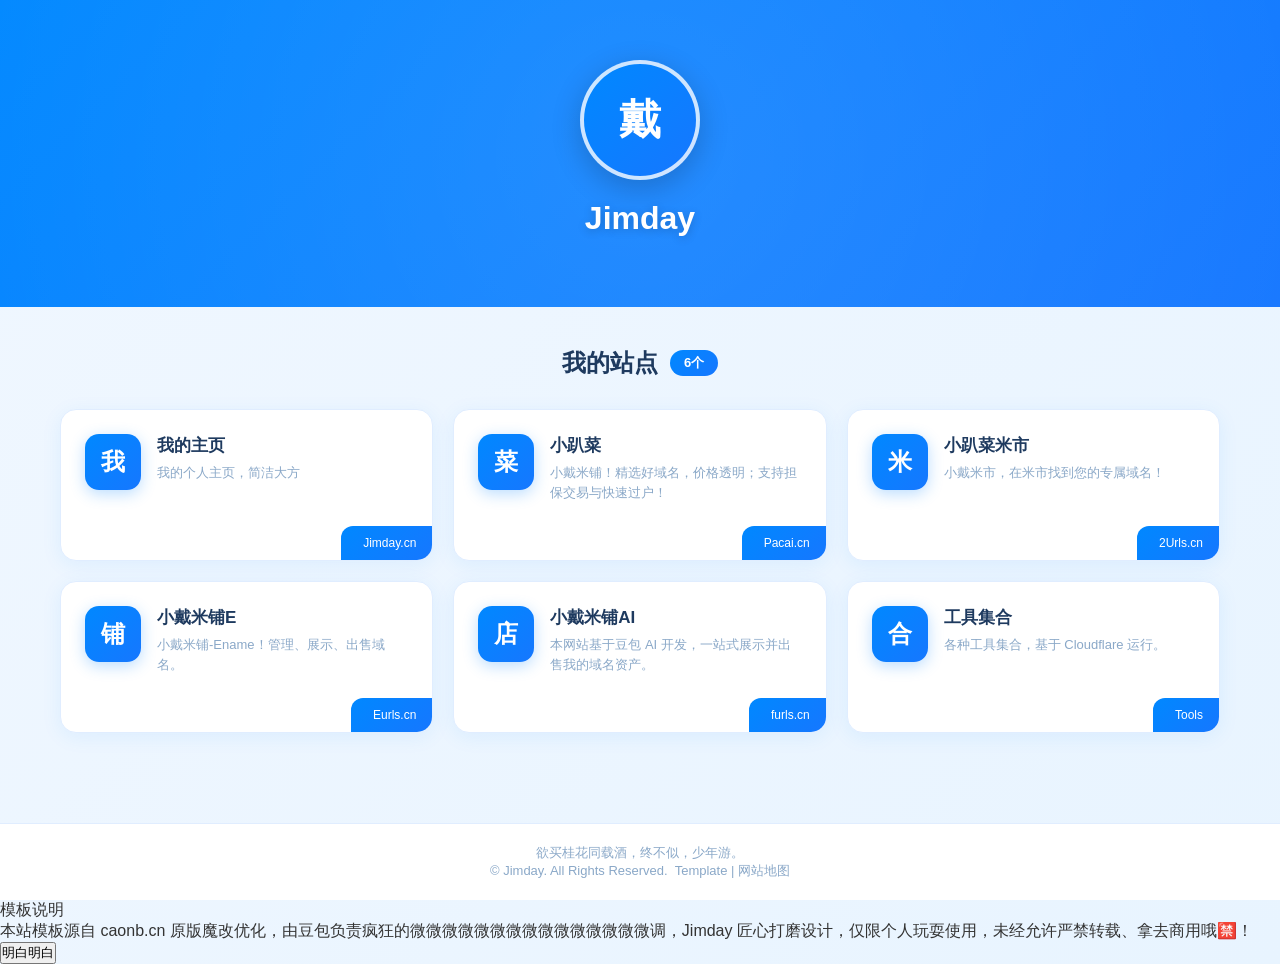
==== commit 19a41c7e: "update051712 不折腾了，就这样吧" ====
--- a/index.html
+++ b/index.html
@@ -6,7 +6,7 @@
 	<meta name="viewport" content="width=device-width, initial-scale=1.0">
 	<title>Jimday - 阿戴主页</title>
 	<meta name="description" content="欲买桂花同载酒，终不似，少年游。">
-	<meta name="keywords" content="Jimday,阿戴,个人主页,域名,短链接,工具">
+	<meta name="keywords" content="Jimday,阿戴,个人主页,域名,短链接,工具,工具集合,我的主页">
 	<meta name="author" content="Jimday">
 	<link rel="canonical" href="https://www.jimday.cn/">
 	<meta name="theme-color" content="#0088ff">
@@ -56,7 +56,7 @@
 		<div class="sites-section">
 			<div class="sites-header">
 				<h2 class="sites-title">我的站点</h2>
-				<span class="sites-count">6个</span>
+				<span class="sites-count">6个 </span>
 			</div>
 
 			<div class="sites-grid">
@@ -69,14 +69,7 @@
 						</div>
 					</div>
 					<div class="site-card-footer">
-						<div class="site-url">
-							<svg width="12" height="12" viewBox="0 0 24 24" fill="none" stroke="currentColor" stroke-width="2">
-								<path d="M18 13v6a2 2 0 0 1-2 2H5a2 2 0 0 1-2-2V8a2 2 0 0 1 2-2h6"></path>
-								<polyline points="15 3 21 3 21 9"></polyline>
-								<line x1="10" y1="14" x2="21" y2="3"></line>
-							</svg>
-							Jimday.cn
-						</div>
+						<div class="site-url"><i class="fa-solid fa-arrow-up-right-from-square"></i>Jimday.cn</div>
 					</div>
 				</a>
 				<a href="https://www.pacai.cn" target="_blank" rel="noopener noreferrer" class="site-card" style="animation-delay: 0.1s;">
@@ -116,28 +109,28 @@
 						<div class="site-url"><i class="fa-solid fa-arrow-up-right-from-square"></i>Eurls.cn</div>
 					</div>
 				</a>
-				<a href="https://check.proxyip.furls.cn" target="_blank" rel="noopener noreferrer" class="site-card" style="animation-delay: 0.4s;">
-					<div class="site-card-content">
-						<div class="site-icon">测 </div>
-						<div class="site-info">
-							<div class="site-name">个人检测工具&nbsp;<i class="fa-solid fa-toolbox"></i></div>
-							<div class="site-desc">基于 Cloudflare 的 ProxyIP 检测工具</div>
-						</div>
-					</div>
-					<div class="site-card-footer">
-						<div class="site-url"><i class="fa-solid fa-arrow-up-right-from-square"></i>Check.ProxyIP.furls.cn</div>
-					</div>
-				</a>
-				<a href="https://i.furls.cn/dashboard" target="_blank" rel="noopener noreferrer" class="site-card" style="animation-delay: 0.5s;">
-					<div class="site-card-content">
-						<div class="site-icon">链 </div>
-						<div class="site-info">
-							<div class="site-name">个人短链接系统&nbsp;<i class="fa-solid fa-link"></i></div>
-							<div class="site-desc">简洁、极速、安全的短链接工具，自带数据统计分析功能，全程基于Cloudflare运行。</div>
-						</div>
-					</div>
-					<div class="site-card-footer">
-						<div class="site-url"><i class="fa-solid fa-arrow-up-right-from-square"></i>i.furls.cn</div>
+				<a href="https://furls.cn" target="_blank" rel="noopener noreferrer" class="site-card" style="animation-delay: 0.4s;">
+					<div class="site-card-content">
+						<div class="site-icon">店 </div>
+						<div class="site-info">
+							<div class="site-name">小戴米铺AI&nbsp;<i class="fa-solid fa-ribbon"></i></div>
+							<div class="site-desc">本网站基于豆包 AI 开发，一站式展示并出售我的域名资产。</div>
+						</div>
+					</div>
+					<div class="site-card-footer">
+						<div class="site-url"><i class="fa-solid fa-arrow-up-right-from-square"></i>furls.cn</div>
+					</div>
+				</a>
+				<a href="/tools" rel="noopener noreferrer" class="site-card" style="animation-delay: 0.5s;">
+					<div class="site-card-content">
+						<div class="site-icon">合 </div>
+						<div class="site-info">
+							<div class="site-name">工具集合&nbsp;<i class="fa-solid fa-screwdriver-wrench"></i></div>
+							<div class="site-desc">各种工具集合，基于 Cloudflare 运行。</div>
+						</div>
+					</div>
+					<div class="site-card-footer">
+						<div class="site-url"><i class="fa-solid fa-arrow-up-right-from-square"></i>Tools</div>
 					</div>
 				</a>
 		<!--
@@ -222,12 +215,20 @@
 			<div class="footer-content">
 				<p>欲买桂花同载酒，终不似，少年游。</p>
 				<p>&copy; <span id="year"></span> Jimday. All Rights Reserved.&nbsp;<span class="only-mobile"><br></span>
-					<a style="text-decoration: none;color: inherit;" title="豆包 &bull; 微微微微微微微微微微微微微微微调">豆包</a>&nbsp;|
-					<a style="text-decoration: none;color: inherit;" title="caonb.cn">Template</a>&nbsp;|
+					<a href="javascript:;" id="templateBtn" style="text-decoration: none;color: inherit;" title="豆包 &bull; 微微微微微微微微微微微微微微微调">Template</a>&nbsp;|
 					<a href="sitemap.xml" title="Sitemap" target="_blank" rel="noopener noreferrer" style="text-decoration: none;color: inherit;">网站地图</a>
 				</p>
 			</div>
 		</footer>
+	</div>
+	
+	<!-- 弹窗结构 -->
+	<div class="modal-overlay" id="modalOverlay">
+		<div class="modal-box">
+			<div class="modal-title">模板说明</div>
+			<div class="modal-desc">本站模板源自 caonb.cn 原版魔改优化，由豆包负责疯狂的微微微微微微微微微微微微微微微调，Jimday 匠心打磨设计，仅限个人玩耍使用，未经允许严禁转载、拿去商用哦🈲！</div>
+			<button class="modal-close" id="modalClose">明白明白</button>
+		</div>
 	</div>
 
 	<!-- 灵动岛弹窗 -->
@@ -247,9 +248,8 @@
 	<link rel="stylesheet" type="text/css" href="assets/css/dynamic-island-style.css"><!--灵动岛style-->
 	<script src="assets/js/dynamicIsland-text.js"></script><!--灵动岛文字-->
 
-	<!--translate.zvo.cn-->
+	<!--translate.js & settings-->
 	<script src="assets/js/translate.js"></script>
-	<!--translate.js settings-->
 	<script src="assets/js/translate-config.js"></script>
 	
 	<script src="assets/js/main.js"></script>
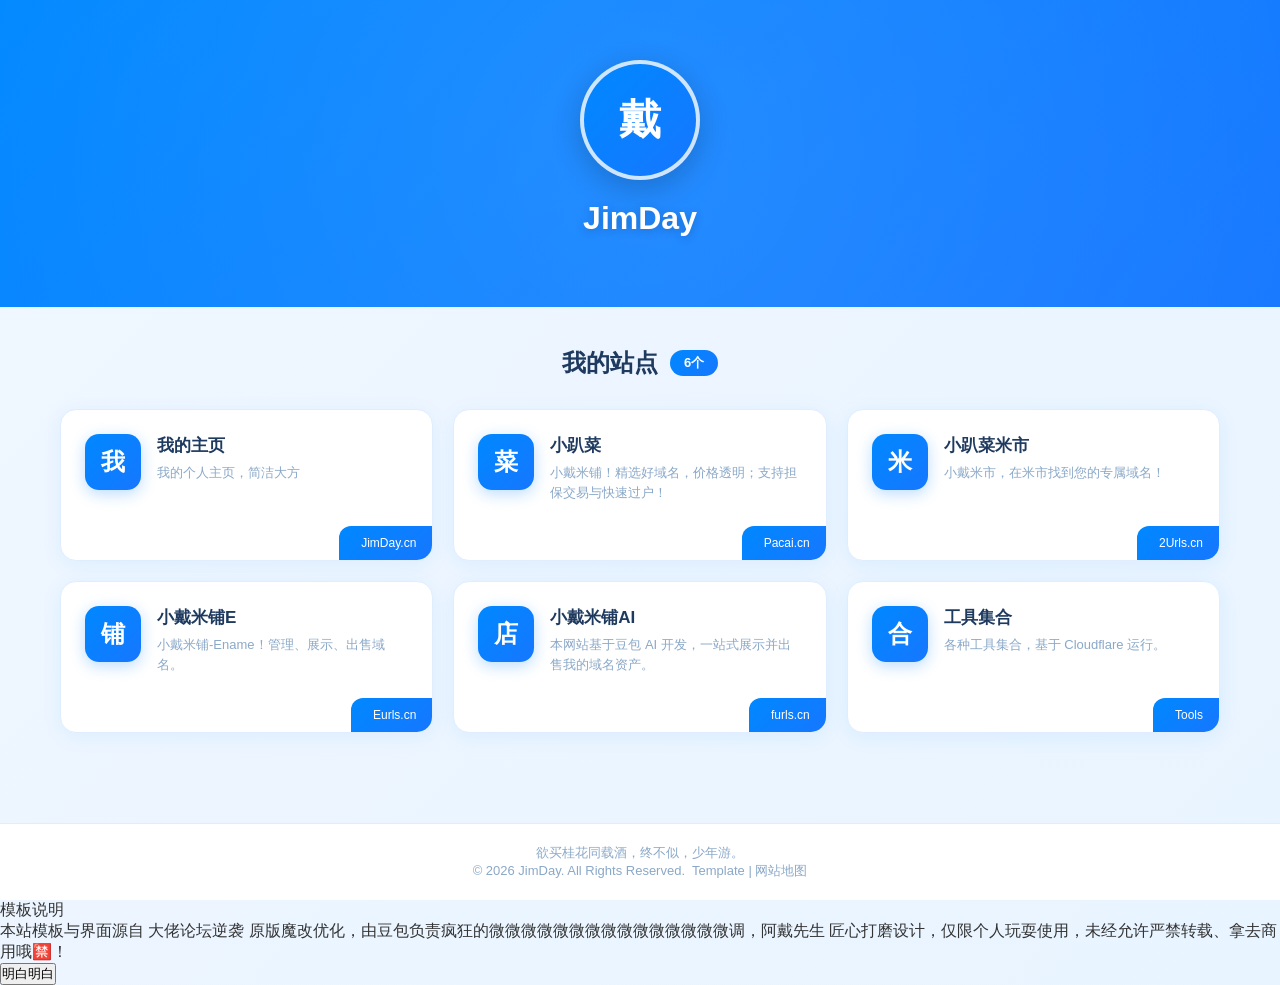
==== commit 8aa1d2e9: "update0519 更新main.js、sitemap、index、tools translate.js-config添加诗词翻译" ====
--- a/index.html
+++ b/index.html
@@ -4,23 +4,23 @@
 <head>
 	<meta charset="UTF-8">
 	<meta name="viewport" content="width=device-width, initial-scale=1.0">
-	<title>Jimday - 阿戴主页</title>
+	<title>JimDay - 阿戴先生</title>
 	<meta name="description" content="欲买桂花同载酒，终不似，少年游。">
-	<meta name="keywords" content="Jimday,阿戴,个人主页,域名,短链接,工具,工具集合,我的主页">
-	<meta name="author" content="Jimday">
+	<meta name="keywords" content="Jimday,阿戴,小戴,小戴先生,阿戴先生,小戴主页,阿戴主页,个人主页,域名,短链接,工具,工具集合,我的主页">
+	<meta name="author" content="JimDay">
 	<link rel="canonical" href="https://www.jimday.cn/">
 	<meta name="theme-color" content="#0088ff">
 	<link rel="icon" href="img/favicon.ico" type="image/x-icon">
 	<link rel="icon" href="img/favicon.png" type="image/png">
 	<link rel="apple-touch-icon" href="img/favicon.png">
-	<meta property="og:title" content="Jimday - 阿戴主页">
-	<meta property="og:description" content="Jimday 阿戴个人主页。">
+	<meta property="og:title" content="Jimday - 阿戴先生">
+	<meta property="og:description" content="JimDay 阿戴先生主页。">
 	<meta property="og:url" content="https://www.jimday.cn/">
 	<meta property="og:type" content="website">
-	<meta property="og:site_name" content="Jimday">
+	<meta property="og:site_name" content="JimDay">
 	<meta name="twitter:card" content="summary">
-	<meta name="twitter:title" content="Jimday - 阿戴主页">
-	<meta name="twitter:description" content="Jimday 阿戴个人主页。">
+	<meta name="twitter:title" content="JimDay - 阿戴先生">
+	<meta name="twitter:description" content="JimDay 阿戴先生主页。">
 	<link rel="stylesheet" type="text/css" href="assets/css/style.css"><!--主体CSS-->
 	<link rel="stylesheet" type="text/css" href="assets/css/all.min.css"><!--fontawesome-->
 </head>
@@ -34,7 +34,7 @@
 					<div class="avatar">戴</div>
 					<div class="avatar-tooltip">点击切换深色模式</div>
 				</div>
-				<div class="profile-name"><i class="fa-solid fa-at"></i>Jimday</div>
+				<div class="profile-name"><i class="fa-solid fa-at"></i>JimDay</div>
 				<div class="profile-bio">
 					<!-- jinrishici.com -->
 					<script src="https://sdk.jinrishici.com/v2/browser/jinrishici.js" charset="utf-8"></script>
@@ -69,7 +69,7 @@
 						</div>
 					</div>
 					<div class="site-card-footer">
-						<div class="site-url"><i class="fa-solid fa-arrow-up-right-from-square"></i>Jimday.cn</div>
+						<div class="site-url"><i class="fa-solid fa-arrow-up-right-from-square"></i>JimDay.cn</div>
 					</div>
 				</a>
 				<a href="https://www.pacai.cn" target="_blank" rel="noopener noreferrer" class="site-card" style="animation-delay: 0.1s;">
@@ -133,80 +133,6 @@
 						<div class="site-url"><i class="fa-solid fa-arrow-up-right-from-square"></i>Tools</div>
 					</div>
 				</a>
-		<!--
-				<a href="http://blog.nx.cn" target="_blank" rel="noopener noreferrer" class="site-card" style="animation-delay: 0.6s;">
-					<div class="site-card-content">
-						<div class="site-icon"> 逆 </div>
-						<div class="site-info">
-							<div class="site-name">逆袭博客</div>
-							<div class="site-desc">我的个人博客</div>
-						</div>
-					</div>
-					<div class="site-card-footer">
-						<div class="site-url">
-							<svg width="12" height="12" viewBox="0 0 24 24" fill="none" stroke="currentColor" stroke-width="2">
-								<path d="M18 13v6a2 2 0 0 1-2 2H5a2 2 0 0 1-2-2V8a2 2 0 0 1 2-2h6"></path>
-								<polyline points="15 3 21 3 21 9"></polyline>
-								<line x1="10" y1="14" x2="21" y2="3"></line>
-							</svg> blog.nx.cn
-						</div>
-					</div>
-				</a>
-				<a href="http://jiese.me" target="_blank" rel="noopener noreferrer" class="site-card" style="animation-delay: 0.7s;">
-					<div class="site-card-content">
-						<div class="site-icon"> 戒 </div>
-						<div class="site-info">
-							<div class="site-name">戒色么</div>
-							<div class="site-desc">一个戒色打卡记录网</div>
-						</div>
-					</div>
-					<div class="site-card-footer">
-						<div class="site-url">
-							<svg width="12" height="12" viewBox="0 0 24 24" fill="none" stroke="currentColor" stroke-width="2">
-								<path d="M18 13v6a2 2 0 0 1-2 2H5a2 2 0 0 1-2-2V8a2 2 0 0 1 2-2h6"></path>
-								<polyline points="15 3 21 3 21 9"></polyline>
-								<line x1="10" y1="14" x2="21" y2="3"></line>
-							</svg> jiese.me
-						</div>
-					</div>
-				</a>
-				<a href="http://www.gmbzw.com/" target="_blank" rel="noopener noreferrer" class="site-card" style="animation-delay: 0.8s;">
-					<div class="site-card-content">
-						<div class="site-icon"> 国 </div>
-						<div class="site-info">
-							<div class="site-name">国漫壁纸网</div>
-							<div class="site-desc">国漫Ai绘画国漫女神壁纸动漫壁纸免费下载</div>
-						</div>
-					</div>
-					<div class="site-card-footer">
-						<div class="site-url">
-							<svg width="12" height="12" viewBox="0 0 24 24" fill="none" stroke="currentColor" stroke-width="2">
-								<path d="M18 13v6a2 2 0 0 1-2 2H5a2 2 0 0 1-2-2V8a2 2 0 0 1 2-2h6"></path>
-								<polyline points="15 3 21 3 21 9"></polyline>
-								<line x1="10" y1="14" x2="21" y2="3"></line>
-							</svg> www.gmbzw.com
-						</div>
-					</div>
-				</a>
-				<a href="http://host.hk.cn/" target="_blank" rel="noopener noreferrer" class="site-card" style="animation-delay: 0.9s;">
-					<div class="site-card-content">
-						<div class="site-icon"> 香 </div>
-						<div class="site-info">
-							<div class="site-name">香港主机</div>
-							<div class="site-desc">20元永久网站主机</div>
-						</div>
-					</div>
-					<div class="site-card-footer">
-						<div class="site-url">
-							<svg width="12" height="12" viewBox="0 0 24 24" fill="none" stroke="currentColor" stroke-width="2">
-								<path d="M18 13v6a2 2 0 0 1-2 2H5a2 2 0 0 1-2-2V8a2 2 0 0 1 2-2h6"></path>
-								<polyline points="15 3 21 3 21 9"></polyline>
-								<line x1="10" y1="14" x2="21" y2="3"></line>
-							</svg> host.hk.cn
-						</div>
-					</div>
-				</a>
-		-->
 			</div>
 		</div>
 
@@ -214,7 +140,7 @@
 		<footer class="footer">
 			<div class="footer-content">
 				<p>欲买桂花同载酒，终不似，少年游。</p>
-				<p>&copy; <span id="year"></span> Jimday. All Rights Reserved.&nbsp;<span class="only-mobile"><br></span>
+				<p>&copy; <span id="year"></span> JimDay. All Rights Reserved.&nbsp;<span class="only-mobile"><br></span>
 					<a href="javascript:;" id="templateBtn" style="text-decoration: none;color: inherit;" title="豆包 &bull; 微微微微微微微微微微微微微微微调">Template</a>&nbsp;|
 					<a href="sitemap.xml" title="Sitemap" target="_blank" rel="noopener noreferrer" style="text-decoration: none;color: inherit;">网站地图</a>
 				</p>
@@ -226,7 +152,7 @@
 	<div class="modal-overlay" id="modalOverlay">
 		<div class="modal-box">
 			<div class="modal-title">模板说明</div>
-			<div class="modal-desc">本站模板源自 caonb.cn 原版魔改优化，由豆包负责疯狂的微微微微微微微微微微微微微微微调，Jimday 匠心打磨设计，仅限个人玩耍使用，未经允许严禁转载、拿去商用哦🈲！</div>
+			<div class="modal-desc">本站模板与界面源自 大佬论坛逆袭 原版魔改优化，由豆包负责疯狂的微微微微微微微微微微微微微微微调，阿戴先生 匠心打磨设计，仅限个人玩耍使用，未经允许严禁转载、拿去商用哦🈲！</div>
 			<button class="modal-close" id="modalClose">明白明白</button>
 		</div>
 	</div>
@@ -244,15 +170,15 @@
 			</div>
 		</div>
 	</div>
-	<script src="assets/js/dynamicIsland-timer.js"></script><!--灵动岛计时器-->
+	<script src="assets/js/dynamicIsland-timer.js" defer></script><!--灵动岛计时器-->
 	<link rel="stylesheet" type="text/css" href="assets/css/dynamic-island-style.css"><!--灵动岛style-->
-	<script src="assets/js/dynamicIsland-text.js"></script><!--灵动岛文字-->
+	<script src="assets/js/dynamicIsland-text.js" defer></script><!--灵动岛文字-->
 
 	<!--translate.js & settings-->
 	<script src="assets/js/translate.js"></script>
 	<script src="assets/js/translate-config.js"></script>
 	
-	<script src="assets/js/main.js"></script>
+	<script src="assets/js/main.js" async></script>
 </body>
 	<!--translate.zvo.cn-->
 	<script>
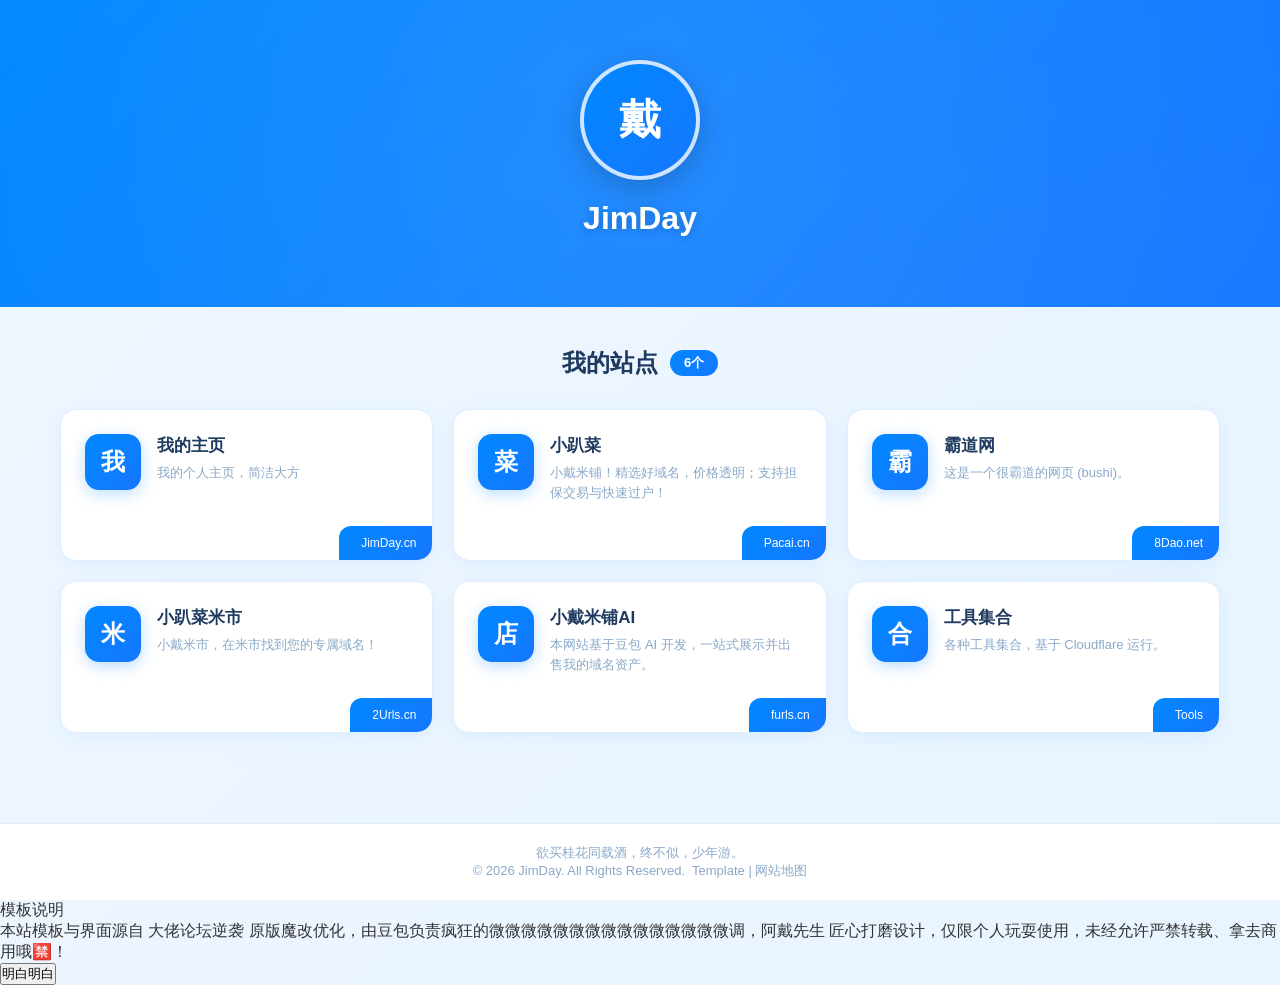
==== commit 1fbcde99: "update0621 更新主页和工具主页 更新sitemap 更新robots 更新翻译JS" ====
--- a/index.html
+++ b/index.html
@@ -84,7 +84,19 @@
 						<div class="site-url"><i class="fa-solid fa-arrow-up-right-from-square"></i>Pacai.cn</div>
 					</div>
 				</a>
-				<a href="http://www.2urls.cn" target="_blank" rel="noopener noreferrer" class="site-card" style="animation-delay: 0.2s;">
+				<a href="https://8dao.net" target="_blank" rel="noopener noreferrer" class="site-card" style="animation-delay: 0.2s;">
+					<div class="site-card-content">
+						<div class="site-icon">霸 </div>
+						<div class="site-info">
+							<div class="site-name">霸道网&nbsp;<i class="fa-solid fa-web-awesome"></i></i></div>
+							<div class="site-desc">这是一个很霸道的网页 (bushi)。</div>
+						</div>
+					</div>
+					<div class="site-card-footer">
+						<div class="site-url"><i class="fa-solid fa-arrow-up-right-from-square"></i>8Dao.net</div>
+					</div>
+				</a>
+				<a href="http://www.2urls.cn" target="_blank" rel="noopener noreferrer" class="site-card" style="animation-delay: 0.3s;">
 					<div class="site-card-content">
 						<div class="site-icon">米 </div>
 						<div class="site-info">
@@ -93,20 +105,7 @@
 						</div>
 					</div>
 					<div class="site-card-footer">
-						<div class="site-url">
-							<i class="fa-solid fa-arrow-up-right-from-square"></i>2Urls.cn</div>
-					</div>
-				</a>
-				<a href="http://www.eurls.cn" target="_blank" rel="noopener noreferrer" class="site-card" style="animation-delay: 0.3s;">
-					<div class="site-card-content">
-						<div class="site-icon">铺 </div>
-						<div class="site-info">
-							<div class="site-name">小戴米铺E&nbsp;<i class="fa-solid fa-basket-shopping"></i></div>
-							<div class="site-desc">小戴米铺-Ename！管理、展示、出售域名。</div>
-						</div>
-					</div>
-					<div class="site-card-footer">
-						<div class="site-url"><i class="fa-solid fa-arrow-up-right-from-square"></i>Eurls.cn</div>
+						<div class="site-url"><i class="fa-solid fa-arrow-up-right-from-square"></i>2Urls.cn</div>
 					</div>
 				</a>
 				<a href="https://furls.cn" target="_blank" rel="noopener noreferrer" class="site-card" style="animation-delay: 0.4s;">
@@ -175,7 +174,7 @@
 	<script src="assets/js/dynamicIsland-text.js" defer></script><!--灵动岛文字-->
 
 	<!--translate.js & settings-->
-	<script src="assets/js/translate.js"></script>
+	<script src="assets/js/translate.min.js"></script>
 	<script src="assets/js/translate-config.js"></script>
 	
 	<script src="assets/js/main.js" async></script>
